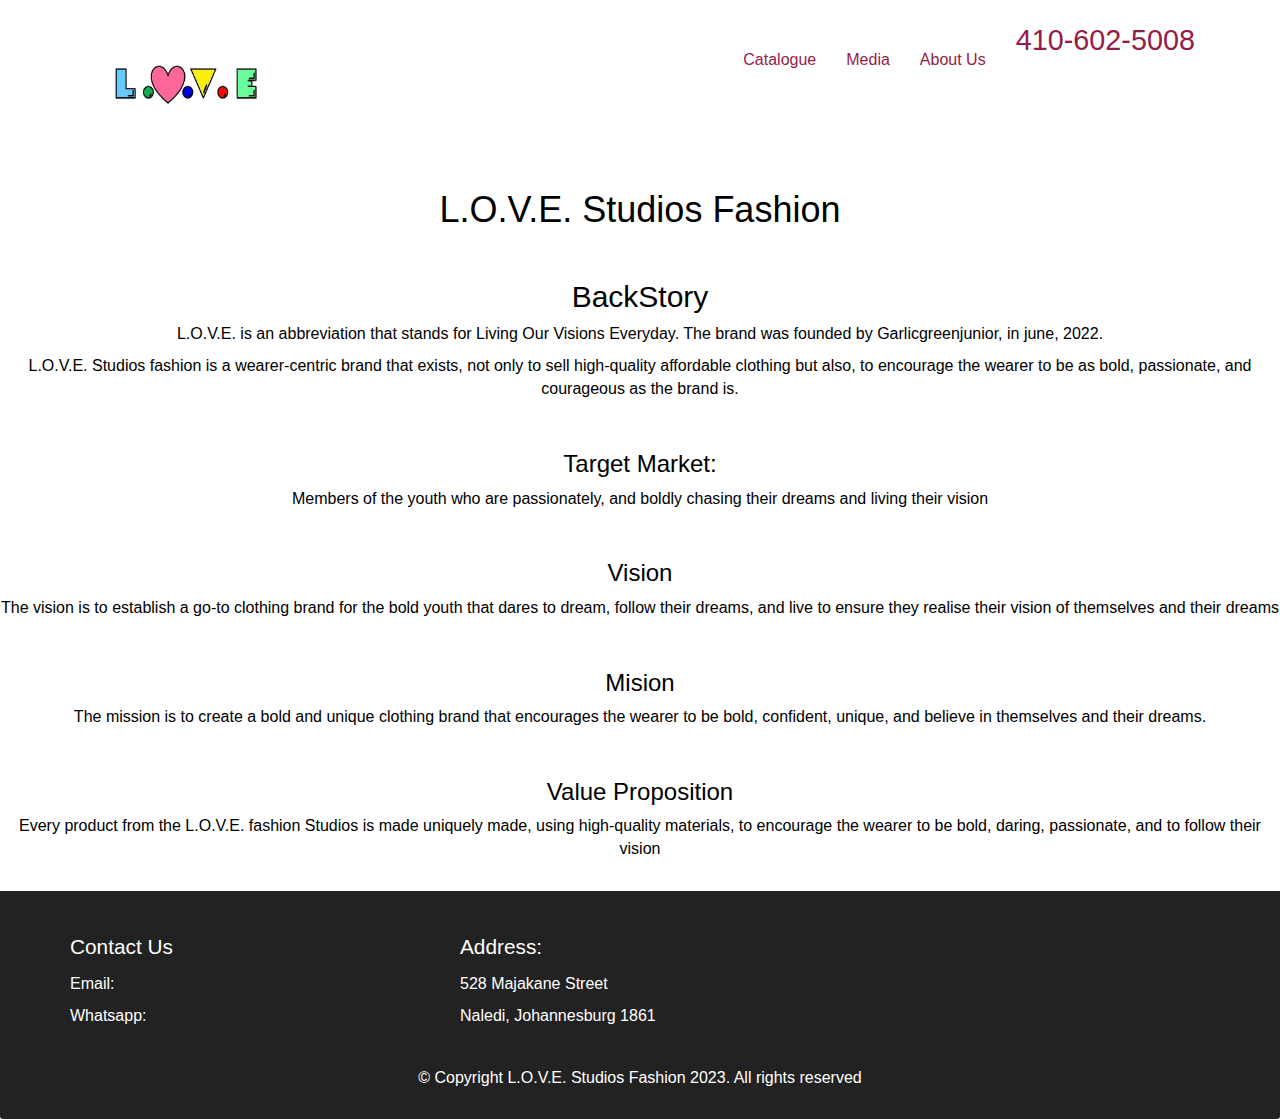
==== about.html @ 99d87c9e "test commit." ====
<!DOCTYPE html>
<html lang="en" dir="ltr">
  <head>
    <meta charset="utf-8">
    <meta http-equiv="X-UA-Compatible" content="IE=edge">
    <meta name="viewport" content="width=device-width, initial-scale=1">
    <title>Love Studios Fashion</title>
    <link rel="stylesheet" href="css/bootstrap.min.css">
    <link rel="stylesheet" href="css/styles.css">
    <link href='https://fonts.googleapis.com/css?family=Oxygen:400,300,700' rel='stylesheet' type='text/css'>
    <link href='https://fonts.googleapis.com/css?family=Lora' rel='stylesheet' type='text/css'>
  </head>
  <body>
    <header>
      <nav id="header-nav" class="navbar navbar-default">
        <div class="container">
          <div class="navbar-header">
            <a href="index.html" class="pull-center">
              <div id="logo-img">
                <img src="images/PhotoRoom_20230105_173615.jpg" alt="L.O.V.E. logo" style="width: 250px; height: 150px">
              </div>
            </a>
            <button id="navbarToggle" type="button" class="navbar-toggle collapsed" data-toggle="collapse" data-target="#collapsable-nav" aria-expanded="false">
              <span class="sr-only">Toggle navigation</span>
              <span class="icon-bar"></span>
              <span class="icon-bar"></span>
              <span class="icon-bar"></span>
            </button>
          </div>

          <div id="collapsable-nav" class="collapse navbar-collapse">
             <ul id="nav-list" class="nav navbar-nav navbar-right">
              <li class="visible-xs active">
                <a href="index.html">
                  <span class=""></span> Home</a>
              </li>
              <li>
                <a href="catalogue.html">
                  <span class=""></span><br class="hidden-xs"> Catalogue</a>
              </li>
              <li>
                <a href="brandMedia.html">
                  <span class=""></span><br class="hidden-xs"> Media</a>
              </li>
              <li>
                <a href="about.html">
                  <span class=""></span><br class="hidden-xs"> About Us</a>
              </li>
              <li id="phone" class="hidden-xs">
                <a href="tel:410-602-5008">
                  <span>410-602-5008</span></a>
              </li>
            </ul><!-- #nav-list -->
          </div><!-- .collapse .navbar-collapse -->
        </div><!-- .container -->
      </nav><!-- #header-nav -->
    </header>

<div id="LoveHeader">
  <h1>L.O.V.E. Studios Fashion</h1>
</div>

<div class="cont" style="text-align: center">
  <h2>BackStory</h2>
  <p>L.O.V.E. is an abbreviation that stands for Living Our Visions Everyday. The brand was founded by Garlicgreenjunior, in june, 2022.</p>
  <p>L.O.V.E. Studios fashion is a wearer-centric brand that exists, not only to sell high-quality affordable clothing but also, to encourage the wearer to be as bold, passionate, and courageous as the brand is.</p>
</div>

<div class="cont" style="text-align: center">
  <h3>Target Market:</h3>

  <p>Members of the youth who are passionately, and boldly chasing their dreams and living their vision</p>

</div>


    <div class="cont" style="text-align: center">
      <h3>Vision</h3>
      <p>The vision is to establish a go-to clothing brand for the bold youth that dares to dream, follow their dreams, and live to ensure they realise their vision of themselves and their dreams</p>
    </div>

    <!-- <div class="row">
      <div class="col-md-4 col-sm-6 col-xs-12">
        <div id="menu-tile"><span>On Sale</span></div>
      </div>
    </div> -->
    <div class="cont" style="text-align: center">
      <h3>Mision</h3>
      <p>The mission is to create a bold and unique clothing brand that encourages the wearer to be bold, confident, unique, and believe in themselves and their dreams.</p>
    </div>

    <!-- <div class="row">
      <div class="col-md-4 col-sm-6 col-xs-12">
        <div id="menu-tile"><span>On Sale</span></div>
      </div>
    </div> -->
    <div class="cont" style="text-align: center">
      <h3>Value Proposition</h3>
      <p>Every product from the L.O.V.E. fashion Studios is made uniquely made, using high-quality materials, to encourage the wearer to be bold, daring, passionate, and to follow their vision</p>
    </div>

    <footer class="panel-footer">
      <div class="container">
        <div class="row">
          <section id="hours" class="col-sm-4">
            <span>Contact Us</span><br>
            Email: <br>
            Whatsapp:
            <hr class="visible-xs">
          </section>
          <section id="address" class="col-sm-4">
            <span>Address:</span><br>
            528 Majakane Street<br>
            Naledi, Johannesburg 1861
            <hr class="visible-xs">
          </section>
      </div>
      <div id="copyR" class="text-center">&copy; Copyright L.O.V.E. Studios Fashion 2023. All rights reserved</div>
      </div>
    </footer>

    <script src="js/jquery-2.1.4.min.js"></script>
    <script src="js/bootstrap.min.js"></script>
    <script src="js/script.js"></script>
  </body>
</html>
---- css/styles.css ----
body {
  font-size: 16px;
  color: black;
  background-color: white;
  font-family: 'PacFont', sans-serif;
}

.pageContent {
  font-family: 'PacFont', ;
}

/* NEWS HEADER */
.ArtHead{
text-align: center;
margin-top: 50px;
margin-bottom: 50px;
text-decoration: underline;
}
/** HEADER **/
#header-nav {
  background-color: white;
  border-radius: 0;
  border: 0;
}

#logo-img {
  background: url('../images/restaurant-logo_large.png') no-repeat;
  width: 150px;
  height: 150px;
  margin: 10px 15px 10px 0;
}

.navbar-brand {
  padding-top: 25px;
}
.navbar-brand h1 { /* Restaurant name */
  font-family: 'Lora', serif;
  color: #557c3e;
  font-size: 1.5em;
  text-transform: uppercase;
  font-weight: bold;
  text-shadow: 1px 1px 1px #222;
  margin-top: 0;
  margin-bottom: 0;
  line-height: .75;
}
.navbar-brand a:hover, .navbar-brand a:focus {
  text-decoration: none;
}
.navbar-brand p { /* Kosher cert */
  color: #000;
  text-transform: uppercase;
  font-size: .7em;
  margin-top: 15px;
}
.navbar-brand p span { /* Star-K */
  vertical-align: middle;
}

#nav-list {
  margin-top: 10px;
}
#nav-list a {
  color: #951C49;
  text-align: center;
}
#nav-list a:hover {
  background: #E7E7E7;
}
#nav-list a span {
  font-size: 1.8em;
}
.cont{
  margin-top: 50px;
}
#phone {
  margin-top: 5px;
}
#phone a { /* Phone number */
  text-align: right;
  padding-bottom: 0;
}
#phone div { /* We Deliver */
  color: #557c3e;
  text-align: right;
  padding-right: 15px;
}

.navbar-header button.navbar-toggle, .navbar-header .icon-bar {
  border: 1px solid #61122f;
}
.navbar-header button.navbar-toggle {
  clear: both;
  margin-top: -30px;
}
/* END HEADER */

/* FOOTER */
.panel-footer {
  margin-top: 30px;
  padding-top: 35px;
  padding-bottom: 30px;
  background-color: #222;
  border-top: 0;
}
.panel-footer div.row {
  margin-bottom: 35px;
}
#hours, #address {
  line-height: 2;
  color: white;
}
#hours > span, #address > span {
  font-size: 1.3em;
  color: white;
}
#address p {
  color: #557c3e;
  font-size: .8em;
  line-height: 1.8;
}
#testimonials {
  font-style: italic;
  color: white;
}
#testimonials p:nth-child(2) {
  margin-top: 25px;
}

#copyR{
  color: white;
}
/* END FOOTER */

/*ABOUT PAGE*/
#LoveHeader{
  text-align: center;
}
/*END ABOUT*/


/* HOME PAGE */
.container .jumbotron {
  box-shadow: 0 0 50px #3F0C1F;
  border: 2px solid #3F0C1F;
}

#menu-tile, #specials-tile, #map-tile {
  height: 250px;
  width: 100%;
  margin-bottom: 15px;
  position: relative;
  border: 2px solid #3F0C1F;
  overflow: hidden;
}
#menu-tile, #medias-tile, #map-tile {
  height: 250px;
  width: 100%;
  margin-bottom: 15px;
  position: relative;
  border: 2px solid #3F0C1F;
  overflow: hidden;
}
#menu-tile, #topz-tile, #map-tile {
  height: 250px;
  width: 100%;
  margin-bottom: 15px;
  position: relative;
  border: 2px solid #3F0C1F;
  overflow: hidden;
}
#skopi-tile, #specials-tile, #map-tile {
  height: 500px;
  width: 100%;
  margin-bottom: 15px;
  position: relative;
  border: 2px solid #3F0C1F;
  overflow: hidden;
}
#skopi1-tile, #specials-tile, #map-tile {
  height: 500px;
  width: 100%;
  margin-bottom: 15px;
  position: relative;
  border: 2px solid #3F0C1F;
  overflow: hidden;
}
#skopi2-tile, #specials-tile, #map-tile {
  height: 500px;
  width: 100%;
  margin-bottom: 15px;
  position: relative;
  border: 2px solid #3F0C1F;
  overflow: hidden;
}
#skopi3-tile, #specials-tile, #map-tile {
  height: 500px;
  width: 100%;
  margin-bottom: 15px;
  position: relative;
  border: 2px solid #3F0C1F;
  overflow: hidden;
}
#pic-tile, #specials-tile, #map-tile {
  height: 500px;
  width: 100%;
  margin-bottom: 15px;
  position: relative;
  border: 2px solid #3F0C1F;
  overflow: hidden;
}
#pic-tile, #tops-tile, #map-tile {
  height: 500px;
  width: 100%;
  margin-bottom: 15px;
  position: relative;
  border: 2px solid #3F0C1F;
  overflow: hidden;
}
#pic-tile, #tops1-tile, #map-tile {
  height: 500px;
  width: 100%;
  margin-bottom: 15px;
  position: relative;
  border: 2px solid #3F0C1F;
  overflow: hidden;
}
#pic-tile, #tops2-tile, #map-tile {
  height: 500px;
  width: 100%;
  margin-bottom: 15px;
  position: relative;
  border: 2px solid #3F0C1F;
  overflow: hidden;
}
#pic-tile, #tops3-tile, #map-tile {
  height: 500px;
  width: 100%;
  margin-bottom: 15px;
  position: relative;
  border: 2px solid #3F0C1F;
  overflow: hidden;
}
#pic-tile, #tops3-tile, #map-tile {
  height: 500px;
  width: 100%;
  margin-bottom: 15px;
  position: relative;
  border: 2px solid #3F0C1F;
  overflow: hidden;
}
#pic2-tile, #specials-tile, #map-tile {
  height: 500px;
  width: 100%;
  margin-bottom: 15px;
  position: relative;
  border: 2px solid #3F0C1F;
  overflow: hidden;
}
#pic3-tile, #specials-tile, #map-tile {
  height: 500px;
  width: 100%;
  margin-bottom: 15px;
  position: relative;
  border: 2px solid #3F0C1F;
  overflow: hidden;
}
#menu-tile, #specialsTile, #map-tile {
  height: 250px;
  width: 100%;
  margin-bottom: 15px;
  position: relative;
  border: 2px solid #3F0C1F;
  overflow: hidden;
}
#menu-tile:hover, #specials-tile:hover, #map-tile:hover {
  box-shadow: 0 1px 5px 1px #cccccc;
}
#menu-tile:hover, #specialsTile:hover, #map-tile:hover {
  box-shadow: 0 1px 5px 1px #cccccc;
}
#menu-tile {
  background: url('../images/IMG_2486.jpg') no-repeat;
  background-position: center;
}
#skopi-tile {
  background: url('../images/IMG_2486.jpg') no-repeat;
  background-position: center;
}
#skopi1-tile {
  background: url('../images/IMG_3888.jpg') no-repeat;
  background-position: center;
}
#skopi2-tile {
  background: url('../images/IMG_2490.jpg') no-repeat;
  background-position: center;
}
#skopi3-tile {
  background: url('../images/IMG_3927.jpg') no-repeat;
  background-position: center;
}
#pic-tile {
  background: url('../images/DSCF3668.jpeg') no-repeat;
  background-position: center;
}
#pic2-tile {
  background: url('../images/DSCF3695-2.jpeg') no-repeat;
  background-position: center;
}
#pic3-tile {
  background: url('../images/DSCF3733-2.jpeg') no-repeat;
  background-position: center;
}
#specialsTile {
  background: url('../images/DSCF3701.JPEG') no-repeat;
  background-position: center;
}
#medias-tile {
  background: url('../images/IMG_3314.jpg') no-repeat;
  background-position: center;
}
#topz-tile {
  background: url('../images/IMG_3285.jpg') no-repeat;
  background-position: center;
}
#tops-tile {
  background: url('../images/IMG_3314.jpg') no-repeat;
  background-position: center;
}
#tops1-tile {
  background: url('../images/PhotoRoom_20220611_132826.jpeg') no-repeat;
  background-position: center;
}
#tops2-tile {
  background: url('../images/IMG_4385.jpg') no-repeat;
  background-position: center;
}
#tops3-tile {
  background: url('../images/IMG_0006.jpg') no-repeat;
  background-position: center;
}
#map-tile {
  background: url('../images/0F32BE66-8FE7-40CD-817E-2B0E46058853.jpg') no-repeat;
  background-position: center;
}
#menu-tile span, #specials-tile span, #map-tile span {
  position: absolute;
  bottom: 0;
  right: 0;
  width: 100%;
  text-align: center;
  font-size: 1.6em;
  text-transform: uppercase;
  background-color: #000;
  color: #fff;
  opacity: .8;
}
#menu-tile span, #medias-tile span, #map-tile span {
  position: absolute;
  bottom: 0;
  right: 0;
  width: 100%;
  text-align: center;
  font-size: 1.6em;
  text-transform: uppercase;
  background-color: #000;
  color: #fff;
  opacity: .8;
}
#menu-tile span, #topz-tile span, #map-tile span {
  position: absolute;
  bottom: 0;
  right: 0;
  width: 100%;
  text-align: center;
  font-size: 1.6em;
  text-transform: uppercase;
  background-color: #000;
  color: #fff;
  opacity: .8;
}
#menu-tile span, #tops-tile span, #map-tile span {
  position: absolute;
  bottom: 0;
  right: 0;
  width: 100%;
  text-align: center;
  font-size: 1.6em;
  text-transform: uppercase;
  background-color: #000;
  color: #fff;
  opacity: .8;
}
#menu-tile span, #specialsTile span, #map-tile span {
  position: absolute;
  bottom: 0;
  right: 0;
  width: 100%;
  text-align: center;
  font-size: 1.6em;
  text-transform: uppercase;
  background-color: #000;
  color: #fff;
  opacity: .8;
}
/* END HOME PAGE */

/* MENU CATEGORIES PAGE */


#menu-categories-title + div {
  margin-bottom: 50px;
}
/* END MENU CATEGORIES PAGE */

/* SINGLE CATEGORY PAGE */
.menu-item-tile {
  margin-bottom: 25px;
}
.menu-item-tile hr {
  width: 80%;
}
.menu-item-tile .menu-item-price {
  font-size: 1.1em;
  text-align: right;
  margin-top: -15px;
  margin-right: -15px;
}
.menu-item-tile .menu-item-price span {
  font-size: .6em;
}
.menu-item-photo {
  position: relative;
  border: 2px solid #3F0C1F;
  overflow: hidden;
  padding: 0;
  margin-right: -15px;
  margin-left: auto;
  margin-bottom: 20px;
  max-width: 250px;
}
.menu-item-photo div {
  position: absolute;
  bottom: 0;
  right: 0;
  width: 80px;
  background-color: #557c3e;
  text-align: center;
}
.menu-item-description {
  padding-right: 30px;
}
h3.menu-item-title {
  margin: 0 0 10px;
}
.menu-item-details {
  font-size: .9em;
  font-style: italic;
}
/* END SINGLE CATEGORY PAGE */


/********** Large devices only **********/
@media (min-width: 1200px) {
  .container .jumbotron {
    background: url('../images/IMG_2303.JPEG') no-repeat;
    height: 675px;
  }
}

/********** Medium devices only **********/
@media (min-width: 992px) and (max-width: 1199px) {
  /* Header */
  /* #logo-img {
    background: url('../images/PhotoRoom_20230105_173615.jpg') no-repeat;
    width: 650px;
    height: 250px;
    margin: 5px 5px 5px 0;
  } */
  /* End Header */
  #logo-imge {
    width: 250px;
    height: 250px;
    margin: 5px 5px 5px 0;
  }
  /* Home Page */
  .container .jumbotron {
    background: url('../images/jumbotron_992.jpg') no-repeat;
    height: 558px;
  }
  /* End Home Page */
}

/********** Small devices only **********/
@media (min-width: 768px) and (max-width: 991px) {
  /* Home Page */
  .container .jumbotron {
    background: url('../images/PhotoRoom_20230105_173615.jpg') no-repeat;
    height: 432px;
  }
  /* End Home Page */
}

/********** Extra small devices only **********/
@media (max-width: 767px) {
  /* Header */
  .navbar-brand {
    padding-top: 10px;
    height: 80px;
  }
  .navbar-brand h1 { /* Restaurant name */
    padding-top: 10px;
    font-size: 5vw; /* 1vw = 1% of viewport width */
  }
  .navbar-brand p { /* Kosher cert */
    font-size: .6em;
    margin-top: 12px;
  }
  .navbar-brand p img { /* Star-K */
    height: 20px;
  }

  #collapsable-nav a { /* Collapsed nav menu text */
    font-size: 1.2em;
  }
  #collapsable-nav a span { /* Collapsed nav menu glyph */
    font-size: 1em;
    margin-right: 5px;
  }

  #call-btn > a {
    font-size: 1.5em;
    display: block;
    margin: 0 20px;
    padding: 10px;
    border: 2px solid #fff;
    background-color: #f6b319;
    color: #951c49;
  }
  #xs-deliver {
    margin-top: 5px;
    font-size: .7em;
    letter-spacing: .1em;
    text-transform: uppercase;
  }
  /* End Header */

  /* Footer */
  .panel-footer section {
    margin-bottom: 30px;
    text-align: center;
  }
  .panel-footer section:nth-child(3) {
    margin-bottom: 0; /* margin already exists on the whole row */
  }
  .panel-footer section hr {
    width: 50%;
  }
  /* End Footer */

  /* Home Page */
  .container .jumbotron {
    margin-top: 30px;
    padding: 0;
  }
  #menu-tile, #specials-tile {
    width: 360px;
    margin: 0 auto 15px;
  }
  #menu-tile, #medias-tile {
    width: 360px;
    margin: 0 auto 15px;
  }
  #menu-tile, #topz-tile {
    width: 360px;
    margin: 0 auto 15px;
  }
  #menu-tile, #specialsTile {
    width: 360px;
    margin: 0 auto 15px;
  }
  #pic-tile, #specialsTile {
    width: 360px;
    margin: 0 auto 15px;
  }
  .menu-item-photo {
    margin-right: auto;
  }
  .menu-item-tile .menu-item-price {
    text-align: center;
  }
  .menu-item-description {
    text-align: center;;
  }
}


/********** Super extra small devices Only :-) (e.g., iPhone 4) **********/
@media (max-width: 479px) {
  /* Header */
  .navbar-brand h1 { /* Restaurant name */
    padding-top: 5px;
    font-size: 6vw;
  }
  /* End Header */

  /* Home page */
  #menu-tile, #specials-tile {
    width: 280px;
    margin: 0 auto 15px;
  }
  #menu-tile, #medias-tile {
    width: 280px;
    margin: 0 auto 15px;
  }
  #menu-tile, #topz-tile {
    width: 280px;
    margin: 0 auto 15px;
  }
  #pic-tile, #specials-tile {
    width: 280px;
    margin: 0 auto 15px;
  }
  #pic-tile, #tops-tile {
    width: 280px;
    margin: 0 auto 15px;
  }
  #menu-tile, #specialsTile {
    width: 280px;
    margin: 0 auto 15px;
  }

  .col-xxs-12 {
    position: relative;
    min-height: 1px;
    padding-right: 15px;
    padding-left: 15px;
    float: left;
    width: 100%;
  }
}
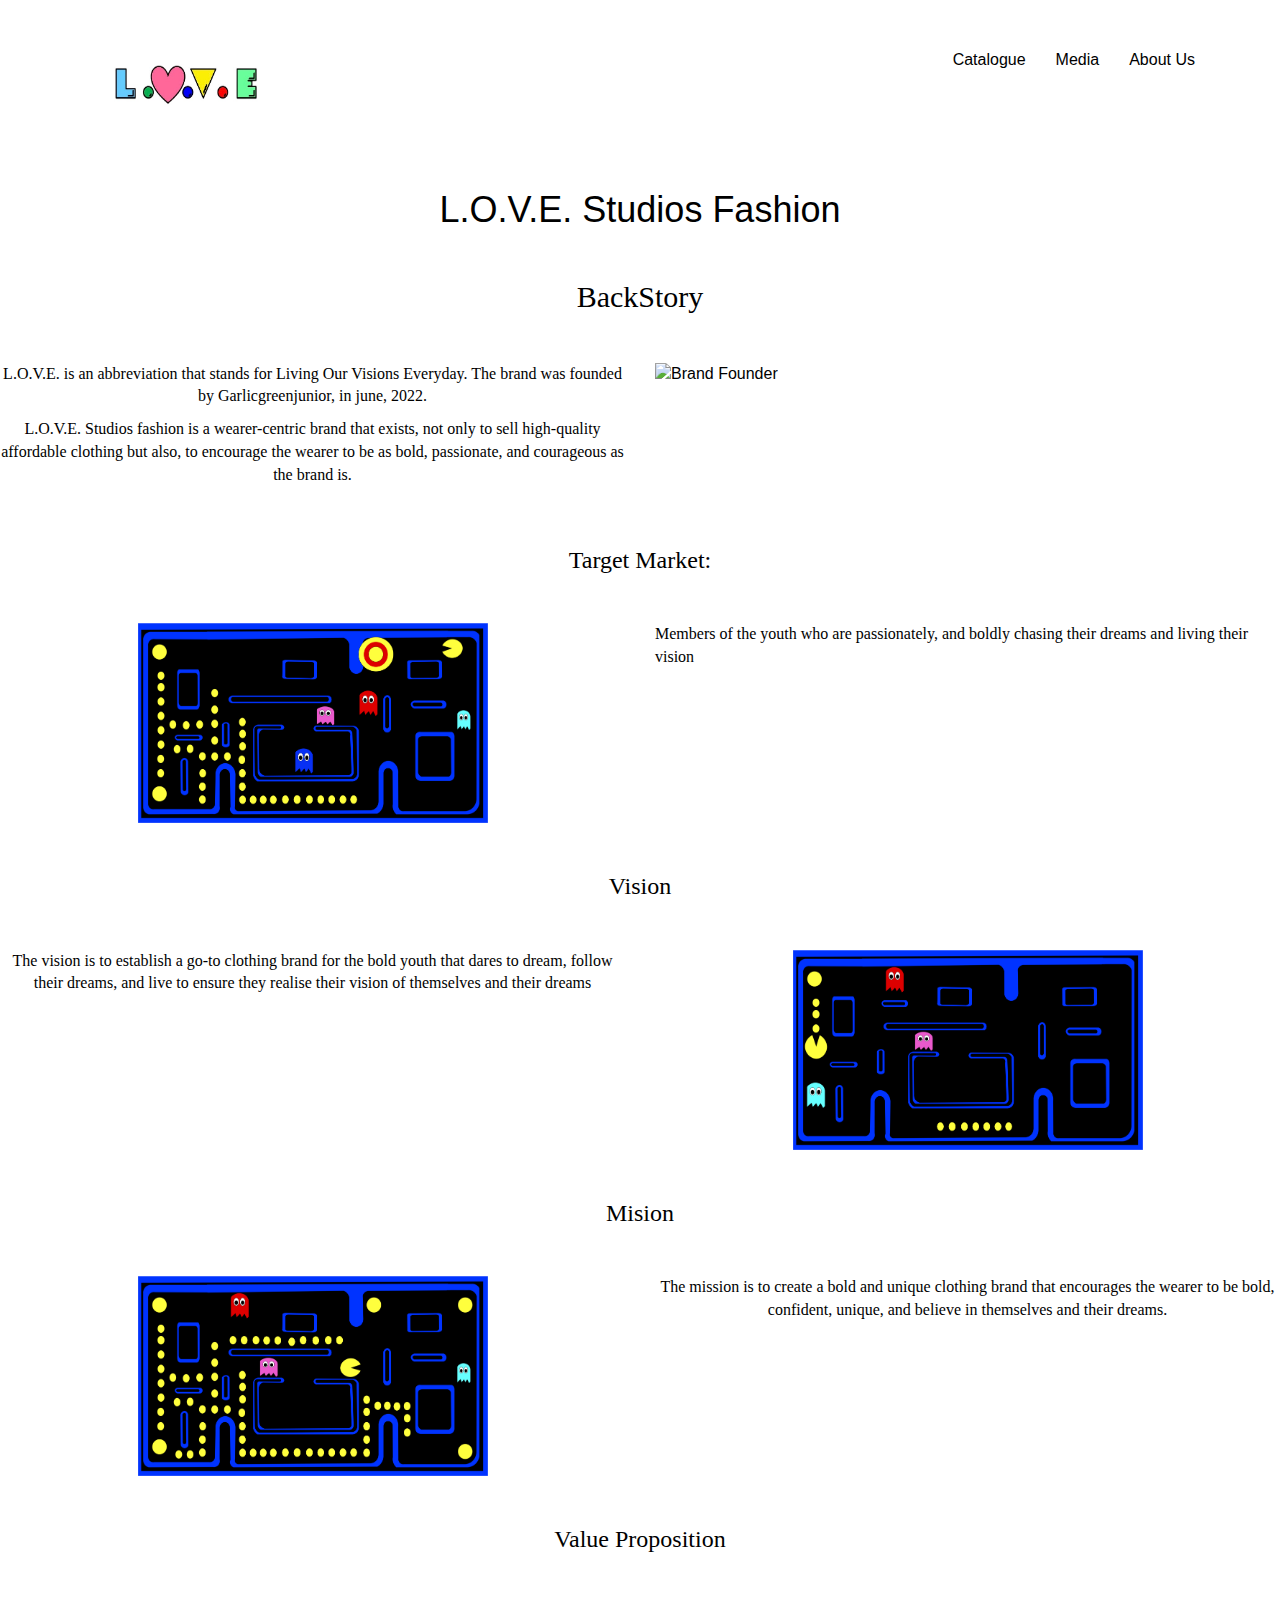
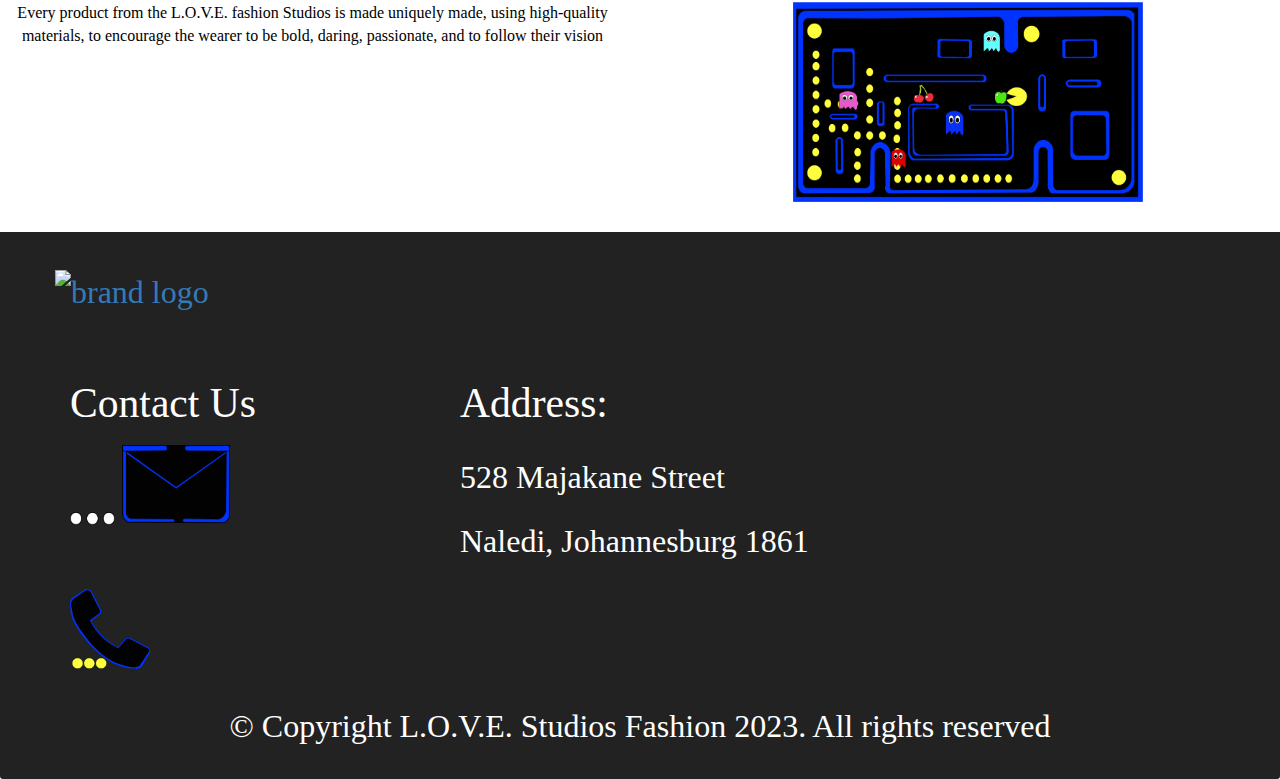
==== commit 076ac04a: "near-final." ====
--- a/about.html
+++ b/about.html
@@ -7,6 +7,7 @@
     <title>Love Studios Fashion</title>
     <link rel="stylesheet" href="css/bootstrap.min.css">
     <link rel="stylesheet" href="css/styles.css">
+    <link rel="font" href="/Press_Start_2P/PressStart2P-Regular.ttf">
     <link href='https://fonts.googleapis.com/css?family=Oxygen:400,300,700' rel='stylesheet' type='text/css'>
     <link href='https://fonts.googleapis.com/css?family=Lora' rel='stylesheet' type='text/css'>
   </head>
@@ -46,10 +47,7 @@
                 <a href="about.html">
                   <span class=""></span><br class="hidden-xs"> About Us</a>
               </li>
-              <li id="phone" class="hidden-xs">
-                <a href="tel:410-602-5008">
-                  <span>410-602-5008</span></a>
-              </li>
+
             </ul><!-- #nav-list -->
           </div><!-- .collapse .navbar-collapse -->
         </div><!-- .container -->
@@ -60,23 +58,66 @@
   <h1>L.O.V.E. Studios Fashion</h1>
 </div>
 
-<div class="cont" style="text-align: center">
-  <h2>BackStory</h2>
-  <p>L.O.V.E. is an abbreviation that stands for Living Our Visions Everyday. The brand was founded by Garlicgreenjunior, in june, 2022.</p>
-  <p>L.O.V.E. Studios fashion is a wearer-centric brand that exists, not only to sell high-quality affordable clothing but also, to encourage the wearer to be as bold, passionate, and courageous as the brand is.</p>
+<div class="cont">
+  <div class="ArtHead">
+    <h2>BackStory</h2>
+  </div>
+<div class="row">
+  <section id="aBody" class="col-md-6 col-sm-6 col-xs-6" style="text-align: center;">
+    <p>L.O.V.E. is an abbreviation that stands for Living Our Visions Everyday. The brand was founded by Garlicgreenjunior, in june, 2022.</p>
+    <p>L.O.V.E. Studios fashion is a wearer-centric brand that exists, not only to sell high-quality affordable clothing but also, to encourage the wearer to be as bold, passionate, and courageous as the brand is.</p>
+  </section>
+  <section class="col-md-6 col-sm-6 col-xs-6">
+    <img src="images/IMG_2382.jpeg" alt="Brand Founder" style="width: 350px; height: 350px;">
+  </section>
+</div>
+</div>
+
+<div class="cont">
+  <div class="ArtHead">
+    <h3>Target Market:</h3>
+  </div>
+  <div class="row">
+    <section class="col-md-6 col-sm-6 col-xs-6" style="text-align: center;">
+      <img src="images/targetGraph.png" alt="target market graphics" style="width: 350px; height: 200px;">
+    </section>
+    <section id="aBody" class="col-md-6 col-sm-6 col-xs-6">
+      <p>Members of the youth who are passionately, and boldly chasing their dreams and living their vision</p>
+    </section>
+  </div>
 </div>
 
 <div class="cont" style="text-align: center">
-  <h3>Target Market:</h3>
-
-  <p>Members of the youth who are passionately, and boldly chasing their dreams and living their vision</p>
-
+  <div class="ArtHead">
+    <h3>Vision</h3>
+  </div>
+  <div class="row">
+    <section id="aBody" class="col-md-6 col-sm-6 col-xs-6">
+      <p>The vision is to establish a go-to clothing brand for the bold youth that dares to dream, follow their dreams, and live to ensure they realise their vision of themselves and their dreams</p>
+    </section>
+    <section class="col-md-6 col-sm-6 col-xs-6">
+      <img src="images/VisionGraph.png" alt="vision graphics" style="width: 350px; height: 200px;">
+    </section>
+  </div>
 </div>
 
-
+    <!-- <div class="row">
+      <div class="col-md-4 col-sm-6 col-xs-12">
+        <div id="menu-tile"><span>On Sale</span></div>
+      </div>
+    </div> -->
     <div class="cont" style="text-align: center">
-      <h3>Vision</h3>
-      <p>The vision is to establish a go-to clothing brand for the bold youth that dares to dream, follow their dreams, and live to ensure they realise their vision of themselves and their dreams</p>
+      <div class="ArtHead">
+        <h3>Mision</h3>
+      </div>
+      <div class="row">
+        <section class="col-md-6 col-sm-6 col-xs-6">
+          <img src="images/MissionGraph.png" alt="mission graphics" style="width: 350px; height: 200px;">
+        </section>
+        <section id="aBody" class="col-md-6 col-sm-6 col-xs-6">
+          <p>The mission is to create a bold and unique clothing brand that encourages the wearer to be bold, confident, unique, and believe in themselves and their dreams.</p>
+        </section>
+      </div>
     </div>
 
     <!-- <div class="row">
@@ -85,27 +126,33 @@
       </div>
     </div> -->
     <div class="cont" style="text-align: center">
-      <h3>Mision</h3>
-      <p>The mission is to create a bold and unique clothing brand that encourages the wearer to be bold, confident, unique, and believe in themselves and their dreams.</p>
-    </div>
-
-    <!-- <div class="row">
-      <div class="col-md-4 col-sm-6 col-xs-12">
-        <div id="menu-tile"><span>On Sale</span></div>
+      <div class="ArtHead">
+        <h3>Value Proposition</h3>
       </div>
-    </div> -->
-    <div class="cont" style="text-align: center">
-      <h3>Value Proposition</h3>
-      <p>Every product from the L.O.V.E. fashion Studios is made uniquely made, using high-quality materials, to encourage the wearer to be bold, daring, passionate, and to follow their vision</p>
+      <div class="row">
+        <section id="aBody" class="col-md-6 col-sm-6 col-xs-6">
+          <p>Every product from the L.O.V.E. fashion Studios is made uniquely made, using high-quality materials, to encourage the wearer to be bold, daring, passionate, and to follow their vision</p>
+        </section>
+        <section class="col-md-6 col-sm-6 col-xs-6">
+          <img src="images/vpGraph.png" alt="valueProp image" style="width:350px; height: 200px;">
+        </section>
+      </div>
     </div>
 
     <footer class="panel-footer">
       <div class="container">
         <div class="row">
+          <section>
+            <a href="index.html"><img src="images/IMG_1691.png" alt="brand logo" style="width: 250px; height: 250px;"></a>
+          </section><br>
           <section id="hours" class="col-sm-4">
             <span>Contact Us</span><br>
-            Email: <br>
-            Whatsapp:
+            <a href="mailto: garlicgreenjunior@icloud.com">
+              <img src="images/emailIcon.png" alt="email icon" style="width: 160px; height: 80px;">
+            </a> <br>
+            <a href="https://api.whatsapp.com/send?phone=27628906020"><br>
+              <img src="images/phoneIcon.png" alt="Whatsapp Chat" style="width: 80px; height: 80px;">
+            </a>
             <hr class="visible-xs">
           </section>
           <section id="address" class="col-sm-4">
--- a/css/styles.css
+++ b/css/styles.css
@@ -4,9 +4,19 @@
   background-color: white;
   font-family: 'PacFont', sans-serif;
 }
-
+.jumText{
+  font-family: 'Press Start 2P';
+}
 .pageContent {
   font-family: 'PacFont', ;
+}
+#aBody{
+  font-family: 'Press Start 2P';
+}
+.frontArt{
+  font-family: 'Press Start 2P','Bungee Spice';
+  font-size: 1.5em;
+  /*font-weight: bold;*/
 }
 
 /* NEWS HEADER */
@@ -14,7 +24,7 @@
 text-align: center;
 margin-top: 50px;
 margin-bottom: 50px;
-text-decoration: underline;
+font-family: 'PacFont';
 }
 /** HEADER **/
 #header-nav {
@@ -57,11 +67,16 @@
   vertical-align: middle;
 }
 
+.itemDetails{
+  font-family: 'Press Start 2P';
+  text-align: center;
+}
+
 #nav-list {
   margin-top: 10px;
 }
 #nav-list a {
-  color: #951C49;
+  color: black;
   text-align: center;
 }
 #nav-list a:hover {
@@ -102,6 +117,8 @@
   padding-bottom: 30px;
   background-color: #222;
   border-top: 0;
+  font-family: 'VT323';
+  font-size: 2em;
 }
 .panel-footer div.row {
   margin-bottom: 35px;
@@ -145,6 +162,15 @@
   border: 2px solid #3F0C1F;
 }
 
+#newsHead{
+  font-family: 'Press Start 2P';
+  color: #020202;
+  text-decoration: underline;
+
+}
+#newsBlock{
+  margin-bottom: 50px;
+}
 #menu-tile, #specials-tile, #map-tile {
   height: 250px;
   width: 100%;
@@ -153,6 +179,39 @@
   border: 2px solid #3F0C1F;
   overflow: hidden;
 }
+
+#snaps-tile {
+  height: 250px;
+  width: 100%;
+  margin-bottom: 15px;
+  position: relative;
+  border: 2px solid #3F0C1F;
+  overflow: hidden;
+}
+#music-tile {
+  height: 250px;
+  width: 100%;
+  margin-bottom: 15px;
+  position: relative;
+  border: 2px solid #3F0C1F;
+  overflow: hidden;
+}
+#videos-tile {
+  height: 250px;
+  width: 100%;
+  margin-bottom: 15px;
+  position: relative;
+  border: 2px solid #3F0C1F;
+  overflow: hidden;
+}
+#news-tile {
+  height: 250px;
+  width: 100%;
+  margin-bottom: 15px;
+  position: relative;
+  border: 2px solid #3F0C1F;
+  overflow: hidden;
+}
 #menu-tile, #medias-tile, #map-tile {
   height: 250px;
   width: 100%;
@@ -161,7 +220,7 @@
   border: 2px solid #3F0C1F;
   overflow: hidden;
 }
-#menu-tile, #topz-tile, #map-tile {
+#hats-tile, #topz-tile, #map-tile {
   height: 250px;
   width: 100%;
   margin-bottom: 15px;
@@ -169,100 +228,166 @@
   border: 2px solid #3F0C1F;
   overflow: hidden;
 }
-#skopi-tile, #specials-tile, #map-tile {
-  height: 500px;
-  width: 100%;
-  margin-bottom: 15px;
-  position: relative;
-  border: 2px solid #3F0C1F;
-  overflow: hidden;
-}
-#skopi1-tile, #specials-tile, #map-tile {
-  height: 500px;
-  width: 100%;
-  margin-bottom: 15px;
-  position: relative;
-  border: 2px solid #3F0C1F;
-  overflow: hidden;
-}
-#skopi2-tile, #specials-tile, #map-tile {
-  height: 500px;
-  width: 100%;
-  margin-bottom: 15px;
-  position: relative;
-  border: 2px solid #3F0C1F;
-  overflow: hidden;
-}
-#skopi3-tile, #specials-tile, #map-tile {
-  height: 500px;
-  width: 100%;
-  margin-bottom: 15px;
-  position: relative;
-  border: 2px solid #3F0C1F;
-  overflow: hidden;
-}
-#pic-tile, #specials-tile, #map-tile {
-  height: 500px;
-  width: 100%;
-  margin-bottom: 15px;
-  position: relative;
-  border: 2px solid #3F0C1F;
-  overflow: hidden;
-}
-#pic-tile, #tops-tile, #map-tile {
-  height: 500px;
-  width: 100%;
-  margin-bottom: 15px;
-  position: relative;
-  border: 2px solid #3F0C1F;
-  overflow: hidden;
-}
-#pic-tile, #tops1-tile, #map-tile {
-  height: 500px;
-  width: 100%;
-  margin-bottom: 15px;
-  position: relative;
-  border: 2px solid #3F0C1F;
-  overflow: hidden;
-}
-#pic-tile, #tops2-tile, #map-tile {
-  height: 500px;
-  width: 100%;
-  margin-bottom: 15px;
-  position: relative;
-  border: 2px solid #3F0C1F;
-  overflow: hidden;
-}
-#pic-tile, #tops3-tile, #map-tile {
-  height: 500px;
-  width: 100%;
-  margin-bottom: 15px;
-  position: relative;
-  border: 2px solid #3F0C1F;
-  overflow: hidden;
-}
-#pic-tile, #tops3-tile, #map-tile {
-  height: 500px;
-  width: 100%;
-  margin-bottom: 15px;
-  position: relative;
-  border: 2px solid #3F0C1F;
-  overflow: hidden;
-}
-#pic2-tile, #specials-tile, #map-tile {
-  height: 500px;
-  width: 100%;
-  margin-bottom: 15px;
-  position: relative;
-  border: 2px solid #3F0C1F;
-  overflow: hidden;
-}
-#pic3-tile, #specials-tile, #map-tile {
-  height: 500px;
-  width: 100%;
-  margin-bottom: 15px;
-  position: relative;
-  border: 2px solid #3F0C1F;
+#emailPlace{
+  margin-bottom: 50px;
+}
+#skopi-tile {
+  height: 500px;
+  width: 100%;
+  margin-bottom: 15px;
+  position: relative;
+  overflow: hidden;
+}
+#skopi1-tile {
+  height: 500px;
+  width: 100%;
+  margin-bottom: 15px;
+  position: relative;
+  overflow: hidden;
+}
+#skopi2-tile {
+  height: 500px;
+  width: 100%;
+  margin-bottom: 15px;
+  position: relative;
+  overflow: hidden;
+}
+#skopi3-tile {
+  height: 500px;
+  width: 100%;
+  margin-bottom: 15px;
+  position: relative;
+
+}
+#pic-tile {
+  height: 500px;
+  width: 100%;
+  margin-bottom: 15px;
+  position: relative;
+  /* border: 2px solid #3F0C1F; */
+  overflow: hidden;
+}
+#tops-tile {
+  height: 500px;
+  width: 100%;
+  margin-bottom: 15px;
+  position: relative;
+  overflow: hidden;
+}
+#tops1-tile {
+  height: 500px;
+  width: 100%;
+  margin-bottom: 15px;
+  position: relative;
+  overflow: hidden;
+}
+#tops2-tile, #map-tile {
+  height: 500px;
+  width: 100%;
+  margin-bottom: 15px;
+  position: relative;
+  overflow: hidden;
+}
+#tops3-tile, #map-tile {
+  height: 500px;
+  width: 100%;
+  margin-bottom: 15px;
+  position: relative;
+  border: 2px solid #3F0C1F;
+  overflow: hidden;
+}
+#myImg, #myImg1, #myImg2, #myImg3, #myImg4, #myImg5, #myImg6, #myImg7, #myImg8, #myImg9, #myImg10, #myImg11, #myImg13, #myImg14, #myImg15, #myImg16, #myImg17, #myImg18, #myImg19, #myImg20{
+  transition: 0.3s;
+}
+
+#myImg:hover, #myImg1:hover, #myImg2:hover, #myImg3:hover, #myImg4:hover, #myImg5:hover, #myImg6:hover, #myImg7:hover. #myImg8:hover, #myImg9:hover, #myImg10:hover, #myImg11:hover{
+  opacity: 0.7;
+}
+
+.modal{
+  display: none;
+  position: fixed;
+  z-index: 1;
+  padding-top: 100px;
+  left: 0;
+  top: 0;
+  width: 100%;
+  height: 100%;
+  overflow: auto;
+  background-color: rgb(0,0,0);
+  background-color: rgb(0,0,0.9)
+}
+
+.modal-content{
+  margin: auto;
+  display: block;
+  width: 80%;
+  max-width: 700px;
+}
+
+#caption, #caption1, #caption2, #caption3{
+  margin: auto;
+  display: block;
+  width: 80%
+  max-width: 700px;
+  text-align: center;
+  color: #ccc;
+  padding: 10px 0;
+  height: 150px;
+}
+
+.modal-content, #caption, #caption1, #caption2, #caption3{
+  animation-name: zoom;
+  animation-duration: 0.6s;
+}
+
+@keyframes zoom {
+  from { transform: scale(0)}
+  to {transform: scale(1)}
+}
+
+.close {
+  position: absolute;
+  top: 15px;
+  right: 35px;
+  color: #f1f1f1;
+  font-size: 40px;
+  font-weight: bold;
+  transition: 0.3s;
+}
+
+.close:hover, .close:focus {
+  color: #bbb;
+  text-decoration: none;
+  cursor: pointer;
+}
+
+@media only screen and (max-width: 700px) {
+  .modal-content {
+    width: 100%
+  }
+}
+
+#tops3-tile, #map-tile {
+  height: 500px;
+  width: 100%;
+  margin-bottom: 15px;
+  position: relative;
+  border: 2px solid #3F0C1F;
+  overflow: hidden;
+}
+#pic2-tile {
+  height: 500px;
+  width: 100%;
+  margin-bottom: 15px;
+  position: relative;
+  overflow: hidden;
+}
+#pic3-tile {
+  height: 500px;
+  width: 100%;
+  margin-bottom: 15px;
+  position: relative;
   overflow: hidden;
 }
 #menu-tile, #specialsTile, #map-tile {
@@ -283,6 +408,26 @@
   background: url('../images/IMG_2486.jpg') no-repeat;
   background-position: center;
 }
+#hats-tile {
+  background: url('../images/FB_IMG_1684749015957.jpg') no-repeat;
+  background-position: center;
+}
+#snaps-tile {
+  background: url('../images/IMG_2369.jpeg') no-repeat;
+  background-position: center;
+}
+#music-tile {
+  background: url('../images/IMG_2094.jpeg') no-repeat;
+  background-position: center;
+}
+#videos-tile {
+  background: url('../images/IMG-20230704-WA0001.jpg') no-repeat;
+  background-position: center;
+}
+#news-tile {
+  background: url('../images/IMG_1995.jpeg') no-repeat;
+  background-position: center;
+}
 #skopi-tile {
   background: url('../images/IMG_2486.jpg') no-repeat;
   background-position: center;
@@ -300,15 +445,15 @@
   background-position: center;
 }
 #pic-tile {
-  background: url('../images/DSCF3668.jpeg') no-repeat;
+  /* background: url('../images/DSCF3668.jpeg') no-repeat; */
   background-position: center;
 }
 #pic2-tile {
-  background: url('../images/DSCF3695-2.jpeg') no-repeat;
+  /* background: url('../images/DSCF3695-2.jpeg') no-repeat; */
   background-position: center;
 }
 #pic3-tile {
-  background: url('../images/DSCF3733-2.jpeg') no-repeat;
+  /* background: url('../images/DSCF3733-2.jpeg') no-repeat; */
   background-position: center;
 }
 #specialsTile {
@@ -324,7 +469,7 @@
   background-position: center;
 }
 #tops-tile {
-  background: url('../images/IMG_3314.jpg') no-repeat;
+  background: url('../images/0F32BE66-8FE7-40CD-817E-2B0E46058853.jpg') no-repeat;
   background-position: center;
 }
 #tops1-tile {
@@ -332,7 +477,7 @@
   background-position: center;
 }
 #tops2-tile {
-  background: url('../images/IMG_4385.jpg') no-repeat;
+  background: url('../images/IMG_3285.jpg') no-repeat;
   background-position: center;
 }
 #tops3-tile {
@@ -355,7 +500,7 @@
   color: #fff;
   opacity: .8;
 }
-#menu-tile span, #medias-tile span, #map-tile span {
+#news-tile span {
   position: absolute;
   bottom: 0;
   right: 0;
@@ -367,7 +512,55 @@
   color: #fff;
   opacity: .8;
 }
-#menu-tile span, #topz-tile span, #map-tile span {
+#snaps-tile span {
+  position: absolute;
+  bottom: 0;
+  right: 0;
+  width: 100%;
+  text-align: center;
+  font-size: 1.6em;
+  text-transform: uppercase;
+  background-color: #000;
+  color: #fff;
+  opacity: .8;
+}
+#music-tile span {
+  position: absolute;
+  bottom: 0;
+  right: 0;
+  width: 100%;
+  text-align: center;
+  font-size: 1.6em;
+  text-transform: uppercase;
+  background-color: #000;
+  color: #fff;
+  opacity: .8;
+}
+#videos-tile span {
+  position: absolute;
+  bottom: 0;
+  right: 0;
+  width: 100%;
+  text-align: center;
+  font-size: 1.6em;
+  text-transform: uppercase;
+  background-color: #000;
+  color: #fff;
+  opacity: .8;
+}
+#menu-tile span, #medias-tile span, #map-tile span {
+  position: absolute;
+  bottom: 0;
+  right: 0;
+  width: 100%;
+  text-align: center;
+  font-size: 1.6em;
+  text-transform: uppercase;
+  background-color: #000;
+  color: #fff;
+  opacity: .8;
+}
+#hats-tile span, #topz-tile span, #map-tile span {
   position: absolute;
   bottom: 0;
   right: 0;
@@ -567,11 +760,15 @@
     width: 360px;
     margin: 0 auto 15px;
   }
+  #news-tile, #snaps-tile, #music-tile, #videos-tile {
+    width: 360px;
+    margin: 0 auto 15px;
+  }
   #menu-tile, #medias-tile {
     width: 360px;
     margin: 0 auto 15px;
   }
-  #menu-tile, #topz-tile {
+  #hats-tile, #topz-tile {
     width: 360px;
     margin: 0 auto 15px;
   }
@@ -579,7 +776,7 @@
     width: 360px;
     margin: 0 auto 15px;
   }
-  #pic-tile, #specialsTile {
+  #pic-tile, #pic2-tile, #pic3-tile, #pic3-tile #specialsTile {
     width: 360px;
     margin: 0 auto 15px;
   }
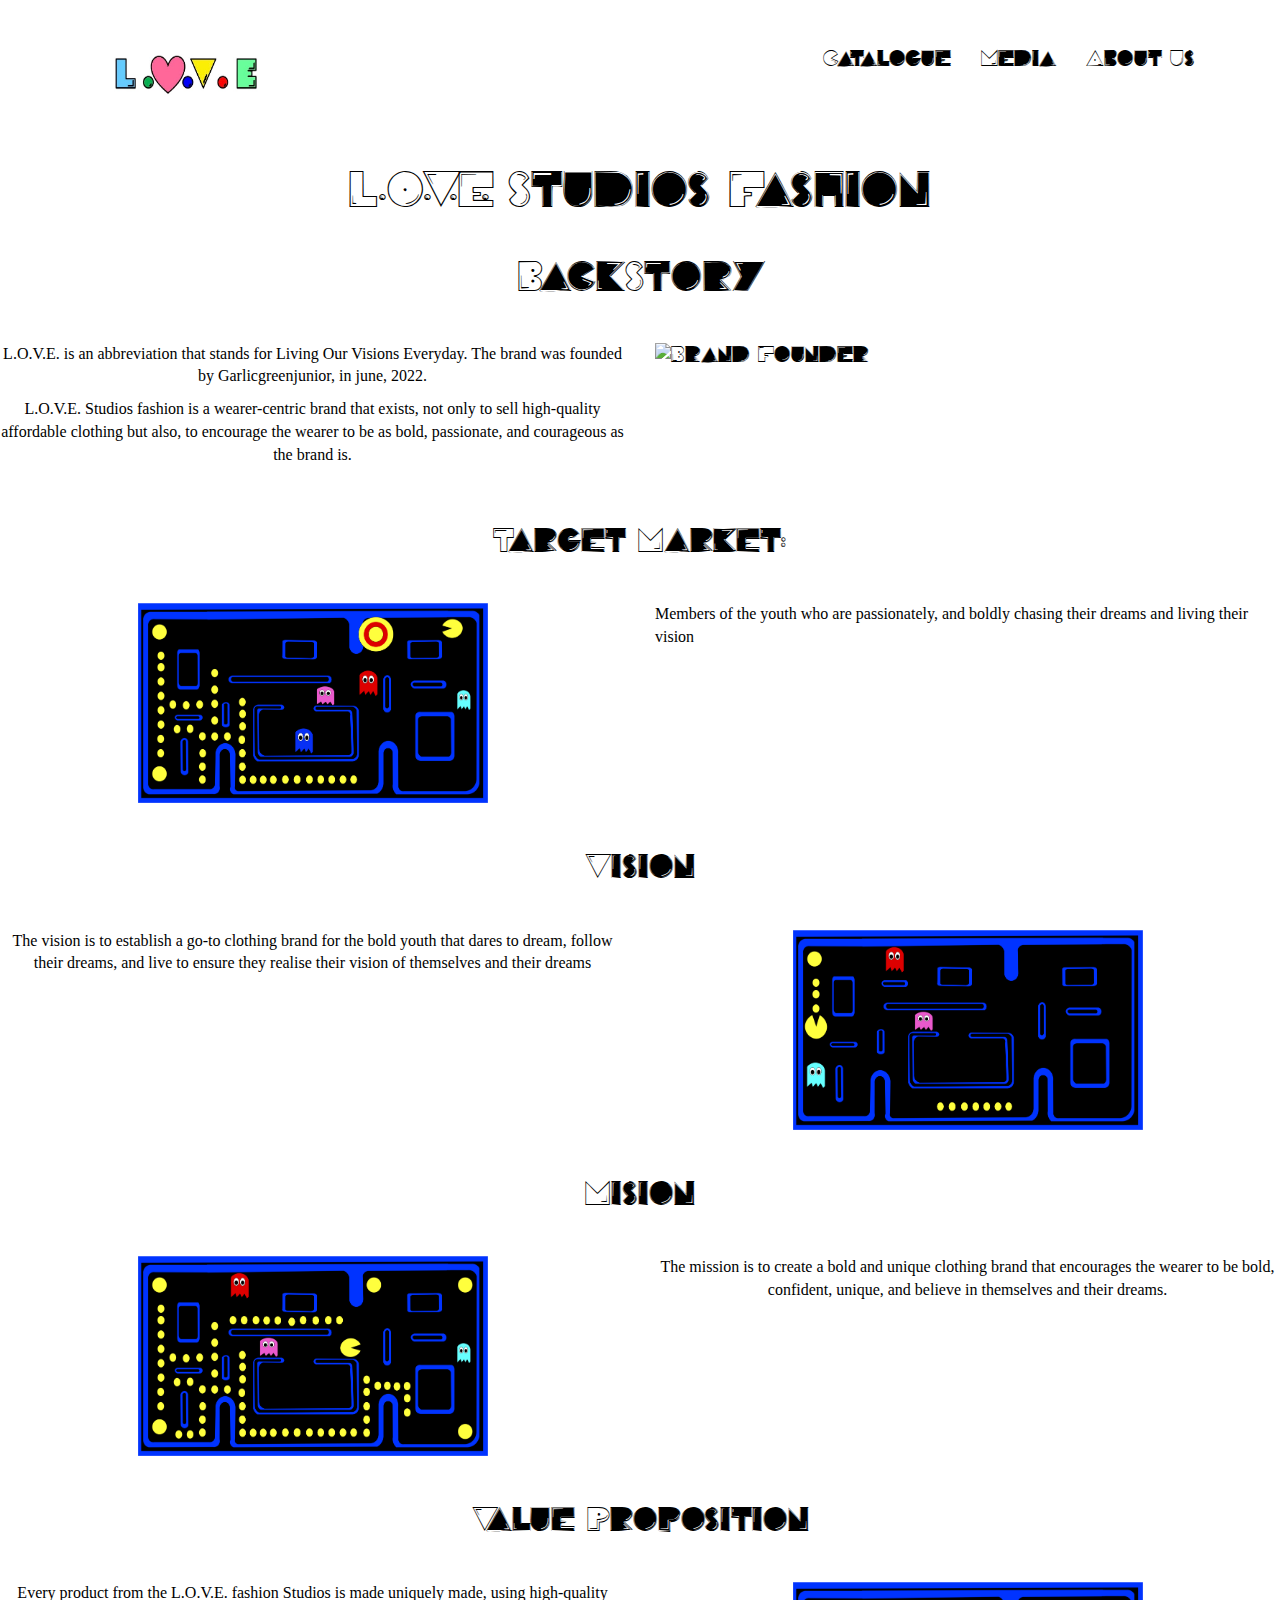
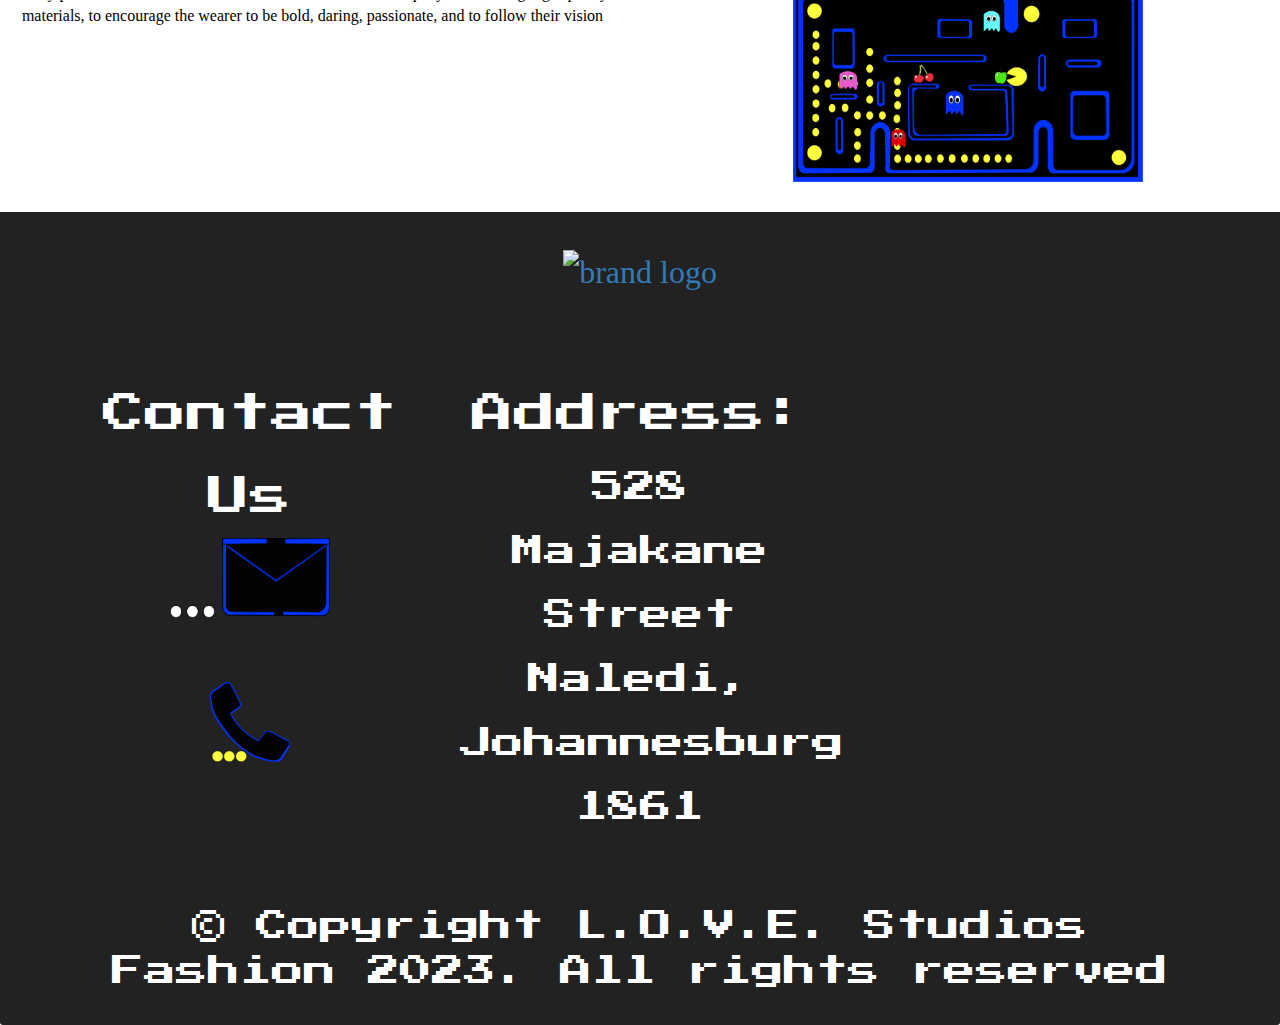
==== commit 5bea3d35: "phone fix." ====
--- a/about.html
+++ b/about.html
@@ -7,9 +7,10 @@
     <title>Love Studios Fashion</title>
     <link rel="stylesheet" href="css/bootstrap.min.css">
     <link rel="stylesheet" href="css/styles.css">
-    <link rel="font" href="/Press_Start_2P/PressStart2P-Regular.ttf">
-    <link href='https://fonts.googleapis.com/css?family=Oxygen:400,300,700' rel='stylesheet' type='text/css'>
-    <link href='https://fonts.googleapis.com/css?family=Lora' rel='stylesheet' type='text/css'>
+    <link href="fonts/pacfont/PAC-FONT.TTF" rel="font">
+    <link href="fonts/VT323/VT323-Regular.ttf" rel="font">
+    <link rel="font" href="fonts/Bungee_Spice/BungeeSpice-Regular.ttf">
+    <link rel="font" href="fonts/Press_Start_2P/PressStart2P-Regular.ttf">
   </head>
   <body>
     <header>
@@ -63,12 +64,12 @@
     <h2>BackStory</h2>
   </div>
 <div class="row">
-  <section id="aBody" class="col-md-6 col-sm-6 col-xs-6" style="text-align: center;">
+  <section id="aBody" class="col-md-6 col-sm-6 col-xs-6 col-xxs-6" style="text-align: center;">
     <p>L.O.V.E. is an abbreviation that stands for Living Our Visions Everyday. The brand was founded by Garlicgreenjunior, in june, 2022.</p>
     <p>L.O.V.E. Studios fashion is a wearer-centric brand that exists, not only to sell high-quality affordable clothing but also, to encourage the wearer to be as bold, passionate, and courageous as the brand is.</p>
   </section>
-  <section class="col-md-6 col-sm-6 col-xs-6">
-    <img src="images/IMG_2382.jpeg" alt="Brand Founder" style="width: 350px; height: 350px;">
+  <section class="col-md-6 col-sm-6 col-xs-6 col-xxs-6">
+    <img id="storyImg" src="images/IMG_2382.jpeg" alt="Brand Founder" style="width: 350px; height: 350px;">
   </section>
 </div>
 </div>
--- a/css/styles.css
+++ b/css/styles.css
@@ -3,6 +3,29 @@
   color: black;
   background-color: white;
   font-family: 'PacFont', sans-serif;
+}
+@font-face {
+  font-family: PressStart2P;
+  src: url('../fonts/Press_Start_2P/PressStart2P-Regular.ttf');
+
+}
+
+@font-face {
+  font-family: PacFont;
+  src: url('../fonts/pacfont/PAC-FONT.TTF');
+}
+
+.medHead > h3{
+  font-family: PacFont,fantasy ;
+}
+
+.artBody p{
+  font-family: PressStart2P;
+  margin-bottom: 70px;
+
+}
+#footBrand {
+  font-family: 'Press Start 2P', 'Bungee Spice';
 }
 .jumText{
   font-family: 'Press Start 2P';
@@ -26,6 +49,7 @@
 margin-bottom: 50px;
 font-family: 'PacFont';
 }
+
 /** HEADER **/
 #header-nav {
   background-color: white;
@@ -33,40 +57,6 @@
   border: 0;
 }
 
-#logo-img {
-  background: url('../images/restaurant-logo_large.png') no-repeat;
-  width: 150px;
-  height: 150px;
-  margin: 10px 15px 10px 0;
-}
-
-.navbar-brand {
-  padding-top: 25px;
-}
-.navbar-brand h1 { /* Restaurant name */
-  font-family: 'Lora', serif;
-  color: #557c3e;
-  font-size: 1.5em;
-  text-transform: uppercase;
-  font-weight: bold;
-  text-shadow: 1px 1px 1px #222;
-  margin-top: 0;
-  margin-bottom: 0;
-  line-height: .75;
-}
-.navbar-brand a:hover, .navbar-brand a:focus {
-  text-decoration: none;
-}
-.navbar-brand p { /* Kosher cert */
-  color: #000;
-  text-transform: uppercase;
-  font-size: .7em;
-  margin-top: 15px;
-}
-.navbar-brand p span { /* Star-K */
-  vertical-align: middle;
-}
-
 .itemDetails{
   font-family: 'Press Start 2P';
   text-align: center;
@@ -85,21 +75,7 @@
 #nav-list a span {
   font-size: 1.8em;
 }
-.cont{
-  margin-top: 50px;
-}
-#phone {
-  margin-top: 5px;
-}
-#phone a { /* Phone number */
-  text-align: right;
-  padding-bottom: 0;
-}
-#phone div { /* We Deliver */
-  color: #557c3e;
-  text-align: right;
-  padding-right: 15px;
-}
+
 
 .navbar-header button.navbar-toggle, .navbar-header .icon-bar {
   border: 1px solid #61122f;
@@ -124,6 +100,7 @@
   margin-bottom: 35px;
 }
 #hours, #address {
+  font-family: PressStart2P;
   line-height: 2;
   color: white;
 }
@@ -133,10 +110,11 @@
 }
 #address p {
   color: #557c3e;
-  font-size: .8em;
+ 7  font-size: .8em;
   line-height: 1.8;
 }
 #testimonials {
+  font-family: PressStart2P;
   font-style: italic;
   color: white;
 }
@@ -145,157 +123,63 @@
 }
 
 #copyR{
+  font-family: PressStart2P;
   color: white;
 }
 /* END FOOTER */
 
-/*ABOUT PAGE*/
-#LoveHeader{
-  text-align: center;
-}
-/*END ABOUT*/
-
-
-/* HOME PAGE */
-.container .jumbotron {
-  box-shadow: 0 0 50px #3F0C1F;
-  border: 2px solid #3F0C1F;
-}
-
+
+/*MEDIA PAGE*/
 #newsHead{
   font-family: 'Press Start 2P';
   color: #020202;
   text-decoration: underline;
 
 }
+
+#news-tile span, #music-tile span, #videos-tile span, #snaps-tile span {
+  position: absolute;
+  bottom: 0;
+  right: 0;
+  width: 100%;
+  text-align: center;
+  font-size: 1.6em;
+  text-transform: uppercase;
+  background-color: #000;
+  color: #fff;
+  opacity: .8;
+}
+
+/*END MEDIA PAGE*/
+
+/*NEWS PAGE*/
 #newsBlock{
   margin-bottom: 50px;
 }
-#menu-tile, #specials-tile, #map-tile {
-  height: 250px;
-  width: 100%;
-  margin-bottom: 15px;
-  position: relative;
-  border: 2px solid #3F0C1F;
-  overflow: hidden;
-}
-
-#snaps-tile {
-  height: 250px;
-  width: 100%;
-  margin-bottom: 15px;
-  position: relative;
-  border: 2px solid #3F0C1F;
-  overflow: hidden;
-}
-#music-tile {
-  height: 250px;
-  width: 100%;
-  margin-bottom: 15px;
-  position: relative;
-  border: 2px solid #3F0C1F;
-  overflow: hidden;
-}
-#videos-tile {
-  height: 250px;
-  width: 100%;
-  margin-bottom: 15px;
-  position: relative;
-  border: 2px solid #3F0C1F;
-  overflow: hidden;
-}
-#news-tile {
-  height: 250px;
-  width: 100%;
-  margin-bottom: 15px;
-  position: relative;
-  border: 2px solid #3F0C1F;
-  overflow: hidden;
-}
-#menu-tile, #medias-tile, #map-tile {
-  height: 250px;
-  width: 100%;
-  margin-bottom: 15px;
-  position: relative;
-  border: 2px solid #3F0C1F;
-  overflow: hidden;
-}
-#hats-tile, #topz-tile, #map-tile {
-  height: 250px;
-  width: 100%;
-  margin-bottom: 15px;
-  position: relative;
-  border: 2px solid #3F0C1F;
-  overflow: hidden;
-}
-#emailPlace{
-  margin-bottom: 50px;
-}
-#skopi-tile {
+
+/*END NEWS PAGE*/
+
+/*SNAPS PAGE*/
+#pic-tile, #pic2-tile, #pic3-tile {
   height: 500px;
   width: 100%;
   margin-bottom: 15px;
   position: relative;
   overflow: hidden;
 }
-#skopi1-tile {
-  height: 500px;
-  width: 100%;
-  margin-bottom: 15px;
-  position: relative;
-  overflow: hidden;
-}
-#skopi2-tile {
-  height: 500px;
-  width: 100%;
-  margin-bottom: 15px;
-  position: relative;
-  overflow: hidden;
-}
-#skopi3-tile {
-  height: 500px;
-  width: 100%;
-  margin-bottom: 15px;
-  position: relative;
-
-}
 #pic-tile {
-  height: 500px;
-  width: 100%;
-  margin-bottom: 15px;
-  position: relative;
-  /* border: 2px solid #3F0C1F; */
-  overflow: hidden;
-}
-#tops-tile {
-  height: 500px;
-  width: 100%;
-  margin-bottom: 15px;
-  position: relative;
-  overflow: hidden;
-}
-#tops1-tile {
-  height: 500px;
-  width: 100%;
-  margin-bottom: 15px;
-  position: relative;
-  overflow: hidden;
-}
-#tops2-tile, #map-tile {
-  height: 500px;
-  width: 100%;
-  margin-bottom: 15px;
-  position: relative;
-  overflow: hidden;
-}
-#tops3-tile, #map-tile {
-  height: 500px;
-  width: 100%;
-  margin-bottom: 15px;
-  position: relative;
-  border: 2px solid #3F0C1F;
-  overflow: hidden;
-}
+  /* background: url('../images/DSCF3668.jpeg') no-repeat; */
+  background-position: center;
+}
+#pic2-tile {
+  /* background: url('../images/DSCF3695-2.jpeg') no-repeat; */
+  background-position: center;
+}
+#pic3-tile {
+  /* background: url('../images/DSCF3733-2.jpeg') no-repeat; */
+  background-position: center;
+}
+
 #myImg, #myImg1, #myImg2, #myImg3, #myImg4, #myImg5, #myImg6, #myImg7, #myImg8, #myImg9, #myImg10, #myImg11, #myImg13, #myImg14, #myImg15, #myImg16, #myImg17, #myImg18, #myImg19, #myImg20{
   transition: 0.3s;
 }
@@ -361,99 +245,24 @@
   text-decoration: none;
   cursor: pointer;
 }
-
-@media only screen and (max-width: 700px) {
-  .modal-content {
-    width: 100%
-  }
-}
-
-#tops3-tile, #map-tile {
-  height: 500px;
+/*END SNAPS PAGE*/
+
+/* HOME PAGE */
+.container .jumbotron {
+  box-shadow: 0 0 50px #3F0C1F;
+  border: 2px solid #3F0C1F;
+}
+
+#sale-tile, #medias-tile, #specialsTile {
+  height: 250px;
   width: 100%;
   margin-bottom: 15px;
   position: relative;
   border: 2px solid #3F0C1F;
   overflow: hidden;
 }
-#pic2-tile {
-  height: 500px;
-  width: 100%;
-  margin-bottom: 15px;
-  position: relative;
-  overflow: hidden;
-}
-#pic3-tile {
-  height: 500px;
-  width: 100%;
-  margin-bottom: 15px;
-  position: relative;
-  overflow: hidden;
-}
-#menu-tile, #specialsTile, #map-tile {
-  height: 250px;
-  width: 100%;
-  margin-bottom: 15px;
-  position: relative;
-  border: 2px solid #3F0C1F;
-  overflow: hidden;
-}
-#menu-tile:hover, #specials-tile:hover, #map-tile:hover {
-  box-shadow: 0 1px 5px 1px #cccccc;
-}
-#menu-tile:hover, #specialsTile:hover, #map-tile:hover {
-  box-shadow: 0 1px 5px 1px #cccccc;
-}
-#menu-tile {
+#sale-tile {
   background: url('../images/IMG_2486.jpg') no-repeat;
-  background-position: center;
-}
-#hats-tile {
-  background: url('../images/FB_IMG_1684749015957.jpg') no-repeat;
-  background-position: center;
-}
-#snaps-tile {
-  background: url('../images/IMG_2369.jpeg') no-repeat;
-  background-position: center;
-}
-#music-tile {
-  background: url('../images/IMG_2094.jpeg') no-repeat;
-  background-position: center;
-}
-#videos-tile {
-  background: url('../images/IMG-20230704-WA0001.jpg') no-repeat;
-  background-position: center;
-}
-#news-tile {
-  background: url('../images/IMG_1995.jpeg') no-repeat;
-  background-position: center;
-}
-#skopi-tile {
-  background: url('../images/IMG_2486.jpg') no-repeat;
-  background-position: center;
-}
-#skopi1-tile {
-  background: url('../images/IMG_3888.jpg') no-repeat;
-  background-position: center;
-}
-#skopi2-tile {
-  background: url('../images/IMG_2490.jpg') no-repeat;
-  background-position: center;
-}
-#skopi3-tile {
-  background: url('../images/IMG_3927.jpg') no-repeat;
-  background-position: center;
-}
-#pic-tile {
-  /* background: url('../images/DSCF3668.jpeg') no-repeat; */
-  background-position: center;
-}
-#pic2-tile {
-  /* background: url('../images/DSCF3695-2.jpeg') no-repeat; */
-  background-position: center;
-}
-#pic3-tile {
-  /* background: url('../images/DSCF3733-2.jpeg') no-repeat; */
   background-position: center;
 }
 #specialsTile {
@@ -464,31 +273,10 @@
   background: url('../images/IMG_3314.jpg') no-repeat;
   background-position: center;
 }
-#topz-tile {
-  background: url('../images/IMG_3285.jpg') no-repeat;
-  background-position: center;
-}
-#tops-tile {
-  background: url('../images/0F32BE66-8FE7-40CD-817E-2B0E46058853.jpg') no-repeat;
-  background-position: center;
-}
-#tops1-tile {
-  background: url('../images/PhotoRoom_20220611_132826.jpeg') no-repeat;
-  background-position: center;
-}
-#tops2-tile {
-  background: url('../images/IMG_3285.jpg') no-repeat;
-  background-position: center;
-}
-#tops3-tile {
-  background: url('../images/IMG_0006.jpg') no-repeat;
-  background-position: center;
-}
-#map-tile {
-  background: url('../images/0F32BE66-8FE7-40CD-817E-2B0E46058853.jpg') no-repeat;
-  background-position: center;
-}
-#menu-tile span, #specials-tile span, #map-tile span {
+#sale-tile:hover, #specialsTile:hover, #medias-tile:hover {
+  box-shadow: 0 1px 5px 1px #cccccc;
+}
+#sale-tile span, #specialsTile span, #medias-tile span {
   position: absolute;
   bottom: 0;
   right: 0;
@@ -500,7 +288,150 @@
   color: #fff;
   opacity: .8;
 }
-#news-tile span {
+#sale-tile, #specialsTile, #medias-tile {
+  width: 360px;
+  margin: 0 auto 15px;
+}
+
+/* END HOME PAGE */
+/*MEDIA PAGE*/
+#snaps-tile, #news-tile, #videos-tile, #music-tile {
+  height: 250px;
+  width: 100%;
+  margin-bottom: 15px;
+  position: relative;
+  border: 2px solid #3F0C1F;
+  overflow: hidden;
+}
+#snaps-tile {
+  background: url('../images/IMG_2369.jpeg') no-repeat;
+  background-position: center;
+}
+#music-tile {
+  background: url('../images/IMG_2094.JPEG') no-repeat;
+  background-position: center;
+}
+#videos-tile {
+  background: url('../images/IMG-20230704-WA0001.JPG') no-repeat;
+  background-position: center;
+}
+#news-tile {
+  background: url('../images/IMG_1995.JPEG') no-repeat;
+  background-position: center;
+}
+#news-tile, #snaps-tile, #music-tile, #videos-tile {
+  width: 360px;
+  margin: 0 auto 15px;
+}
+/*END MEDIA PAGE*/
+
+/*ABOUT PAGE*/
+#LoveHeader{
+  font-family: PacFont;
+  text-align: center;
+
+}
+
+
+/*END ABOUT PAGE*/
+#hats-tile, #topz-tile, #map-tile {
+  height: 250px;
+  width: 100%;
+  margin-bottom: 15px;
+  position: relative;
+  border: 2px solid #3F0C1F;
+  overflow: hidden;
+}
+
+/*CATALOGUE PAGE*/
+#skopi-tile, #skopi1-tile, #skopi2-tile, #skopi3-tile {
+  height: 500px;
+  width: 100%;
+  margin-bottom: 15px;
+  position: relative;
+  overflow: hidden;
+}
+#tops-tile, #tops1-tile, #tops2-tile, #tops3-tile {
+  height: 500px;
+  width: 100%;
+  margin-bottom: 15px;
+  position: relative;
+  overflow: hidden;
+}
+#skopi-tile {
+  background: url('../images/IMG_2486.jpg') no-repeat;
+  background-position: center;
+}
+#skopi1-tile {
+  background: url('../images/IMG_3888.jpg') no-repeat;
+  background-position: center;
+}
+#skopi2-tile {
+  background: url('../images/IMG_2490.jpg') no-repeat;
+  background-position: center;
+}
+#skopi3-tile {
+  background: url('../images/IMG_3927.jpg') no-repeat;
+  background-position: center;
+}
+
+#tops-tile {
+  background: url('../images/0F32BE66-8FE7-40CD-817E-2B0E46058853.jpg') no-repeat;
+  background-position: center;
+}
+#tops1-tile {
+  background: url('../images/PhotoRoom_20220611_132826.jpeg') no-repeat;
+  background-position: center;
+}
+#tops2-tile {
+  background: url('../images/IMG_3285.jpg') no-repeat;
+  background-position: center;
+}
+#tops3-tile {
+  background: url('../images/IMG_0006.jpg') no-repeat;
+  background-position: center;
+}
+
+/*END CATALOGUE PAGE*/
+#emailPlace{
+  margin-bottom: 50px;
+}
+
+
+
+
+
+@media only screen and (max-width: 700px) {
+  .modal-content {
+    width: 100%
+  }
+}
+
+
+#menu-tile:hover, #specials-tile:hover, #map-tile:hover {
+  box-shadow: 0 1px 5px 1px #cccccc;
+}
+
+
+#hats-tile {
+  background: url('../images/FB_IMG_1684749015957.jpg') no-repeat;
+  background-position: center;
+}
+
+
+
+
+#topz-tile {
+  background: url('../images/IMG_3285.jpg') no-repeat;
+  background-position: center;
+}
+
+#map-tile {
+  background: url('../images/0F32BE66-8FE7-40CD-817E-2B0E46058853.jpg') no-repeat;
+  background-position: center;
+}
+
+#hats-tile span, #topz-tile span, #map-tile span {
   position: absolute;
   bottom: 0;
   right: 0;
@@ -512,7 +443,7 @@
   color: #fff;
   opacity: .8;
 }
-#snaps-tile span {
+#menu-tile span, #tops-tile span, #map-tile span {
   position: absolute;
   bottom: 0;
   right: 0;
@@ -524,145 +455,19 @@
   color: #fff;
   opacity: .8;
 }
-#music-tile span {
-  position: absolute;
-  bottom: 0;
-  right: 0;
-  width: 100%;
-  text-align: center;
-  font-size: 1.6em;
-  text-transform: uppercase;
-  background-color: #000;
-  color: #fff;
-  opacity: .8;
-}
-#videos-tile span {
-  position: absolute;
-  bottom: 0;
-  right: 0;
-  width: 100%;
-  text-align: center;
-  font-size: 1.6em;
-  text-transform: uppercase;
-  background-color: #000;
-  color: #fff;
-  opacity: .8;
-}
-#menu-tile span, #medias-tile span, #map-tile span {
-  position: absolute;
-  bottom: 0;
-  right: 0;
-  width: 100%;
-  text-align: center;
-  font-size: 1.6em;
-  text-transform: uppercase;
-  background-color: #000;
-  color: #fff;
-  opacity: .8;
-}
-#hats-tile span, #topz-tile span, #map-tile span {
-  position: absolute;
-  bottom: 0;
-  right: 0;
-  width: 100%;
-  text-align: center;
-  font-size: 1.6em;
-  text-transform: uppercase;
-  background-color: #000;
-  color: #fff;
-  opacity: .8;
-}
-#menu-tile span, #tops-tile span, #map-tile span {
-  position: absolute;
-  bottom: 0;
-  right: 0;
-  width: 100%;
-  text-align: center;
-  font-size: 1.6em;
-  text-transform: uppercase;
-  background-color: #000;
-  color: #fff;
-  opacity: .8;
-}
-#menu-tile span, #specialsTile span, #map-tile span {
-  position: absolute;
-  bottom: 0;
-  right: 0;
-  width: 100%;
-  text-align: center;
-  font-size: 1.6em;
-  text-transform: uppercase;
-  background-color: #000;
-  color: #fff;
-  opacity: .8;
-}
-/* END HOME PAGE */
-
-/* MENU CATEGORIES PAGE */
-
-
-#menu-categories-title + div {
-  margin-bottom: 50px;
-}
-/* END MENU CATEGORIES PAGE */
-
-/* SINGLE CATEGORY PAGE */
-.menu-item-tile {
-  margin-bottom: 25px;
-}
-.menu-item-tile hr {
-  width: 80%;
-}
-.menu-item-tile .menu-item-price {
-  font-size: 1.1em;
-  text-align: right;
-  margin-top: -15px;
-  margin-right: -15px;
-}
-.menu-item-tile .menu-item-price span {
-  font-size: .6em;
-}
-.menu-item-photo {
-  position: relative;
-  border: 2px solid #3F0C1F;
-  overflow: hidden;
-  padding: 0;
-  margin-right: -15px;
-  margin-left: auto;
-  margin-bottom: 20px;
-  max-width: 250px;
-}
-.menu-item-photo div {
-  position: absolute;
-  bottom: 0;
-  right: 0;
-  width: 80px;
-  background-color: #557c3e;
-  text-align: center;
-}
-.menu-item-description {
-  padding-right: 30px;
-}
-h3.menu-item-title {
-  margin: 0 0 10px;
-}
-.menu-item-details {
-  font-size: .9em;
-  font-style: italic;
-}
-/* END SINGLE CATEGORY PAGE */
+
 
 
 /********** Large devices only **********/
-@media (min-width: 1200px) {
+/* @media (min-width: 1200px) {
   .container .jumbotron {
     background: url('../images/IMG_2303.JPEG') no-repeat;
     height: 675px;
   }
-}
+} */
 
 /********** Medium devices only **********/
-@media (min-width: 992px) and (max-width: 1199px) {
+/* @media (min-width: 992px) and (max-width: 1199px) {
   /* Header */
   /* #logo-img {
     background: url('../images/PhotoRoom_20230105_173615.jpg') no-repeat;
@@ -671,47 +476,47 @@
     margin: 5px 5px 5px 0;
   } */
   /* End Header */
-  #logo-imge {
+  /* #logo-imge {
     width: 250px;
     height: 250px;
     margin: 5px 5px 5px 0;
-  }
+  } */
   /* Home Page */
-  .container .jumbotron {
+  /* .container .jumbotron {
     background: url('../images/jumbotron_992.jpg') no-repeat;
     height: 558px;
-  }
+  } */
   /* End Home Page */
 }
 
 /********** Small devices only **********/
-@media (min-width: 768px) and (max-width: 991px) {
+/* @media (min-width: 768px) and (max-width: 991px) {
   /* Home Page */
-  .container .jumbotron {
+  /* .container .jumbotron {
     background: url('../images/PhotoRoom_20230105_173615.jpg') no-repeat;
     height: 432px;
-  }
+  } */
   /* End Home Page */
-}
+/* } */
 
 /********** Extra small devices only **********/
 @media (max-width: 767px) {
   /* Header */
-  .navbar-brand {
+  /* .navbar-brand {
     padding-top: 10px;
     height: 80px;
   }
   .navbar-brand h1 { /* Restaurant name */
-    padding-top: 10px;
+    /* padding-top: 10px;
     font-size: 5vw; /* 1vw = 1% of viewport width */
-  }
-  .navbar-brand p { /* Kosher cert */
-    font-size: .6em;
-    margin-top: 12px;
-  }
-  .navbar-brand p img { /* Star-K */
-    height: 20px;
-  }
+  /* } */
+  /* .navbar-brand p { /* Kosher cert */
+    /* font-size: .6em;
+    margin-top: 12px; */
+  /* } */
+  /* .navbar-brand p img { /* Star-K */
+    /* height: 20px; */
+  /* }  */
 
   #collapsable-nav a { /* Collapsed nav menu text */
     font-size: 1.2em;
@@ -721,22 +526,32 @@
     margin-right: 5px;
   }
 
-  #call-btn > a {
-    font-size: 1.5em;
+  }
+
+  /* #call-btn > a { */
+    /* font-size: 1.5em;
     display: block;
     margin: 0 20px;
     padding: 10px;
     border: 2px solid #fff;
     background-color: #f6b319;
-    color: #951c49;
-  }
-  #xs-deliver {
-    margin-top: 5px;
+    color: #951c49; */
+  /* } */
+  /* #xs-deliver { */
+    /* margin-top: 5px;
     font-size: .7em;
     letter-spacing: .1em;
-    text-transform: uppercase;
-  }
+    text-transform: uppercase; */
+
   /* End Header */
+
+  /*about pictures*/
+  @media (max-width: 766px) {
+    #storyImg{
+      width: 150px;
+      height: 150px;
+    }
+  }
 
   /* Footer */
   .panel-footer section {
@@ -760,10 +575,7 @@
     width: 360px;
     margin: 0 auto 15px;
   }
-  #news-tile, #snaps-tile, #music-tile, #videos-tile {
-    width: 360px;
-    margin: 0 auto 15px;
-  }
+
   #menu-tile, #medias-tile {
     width: 360px;
     margin: 0 auto 15px;
@@ -772,22 +584,10 @@
     width: 360px;
     margin: 0 auto 15px;
   }
-  #menu-tile, #specialsTile {
-    width: 360px;
-    margin: 0 auto 15px;
-  }
+
   #pic-tile, #pic2-tile, #pic3-tile, #pic3-tile #specialsTile {
     width: 360px;
     margin: 0 auto 15px;
-  }
-  .menu-item-photo {
-    margin-right: auto;
-  }
-  .menu-item-tile .menu-item-price {
-    text-align: center;
-  }
-  .menu-item-description {
-    text-align: center;;
   }
 }
 
@@ -795,10 +595,7 @@
 /********** Super extra small devices Only :-) (e.g., iPhone 4) **********/
 @media (max-width: 479px) {
   /* Header */
-  .navbar-brand h1 { /* Restaurant name */
-    padding-top: 5px;
-    font-size: 6vw;
-  }
+
   /* End Header */
 
   /* Home page */
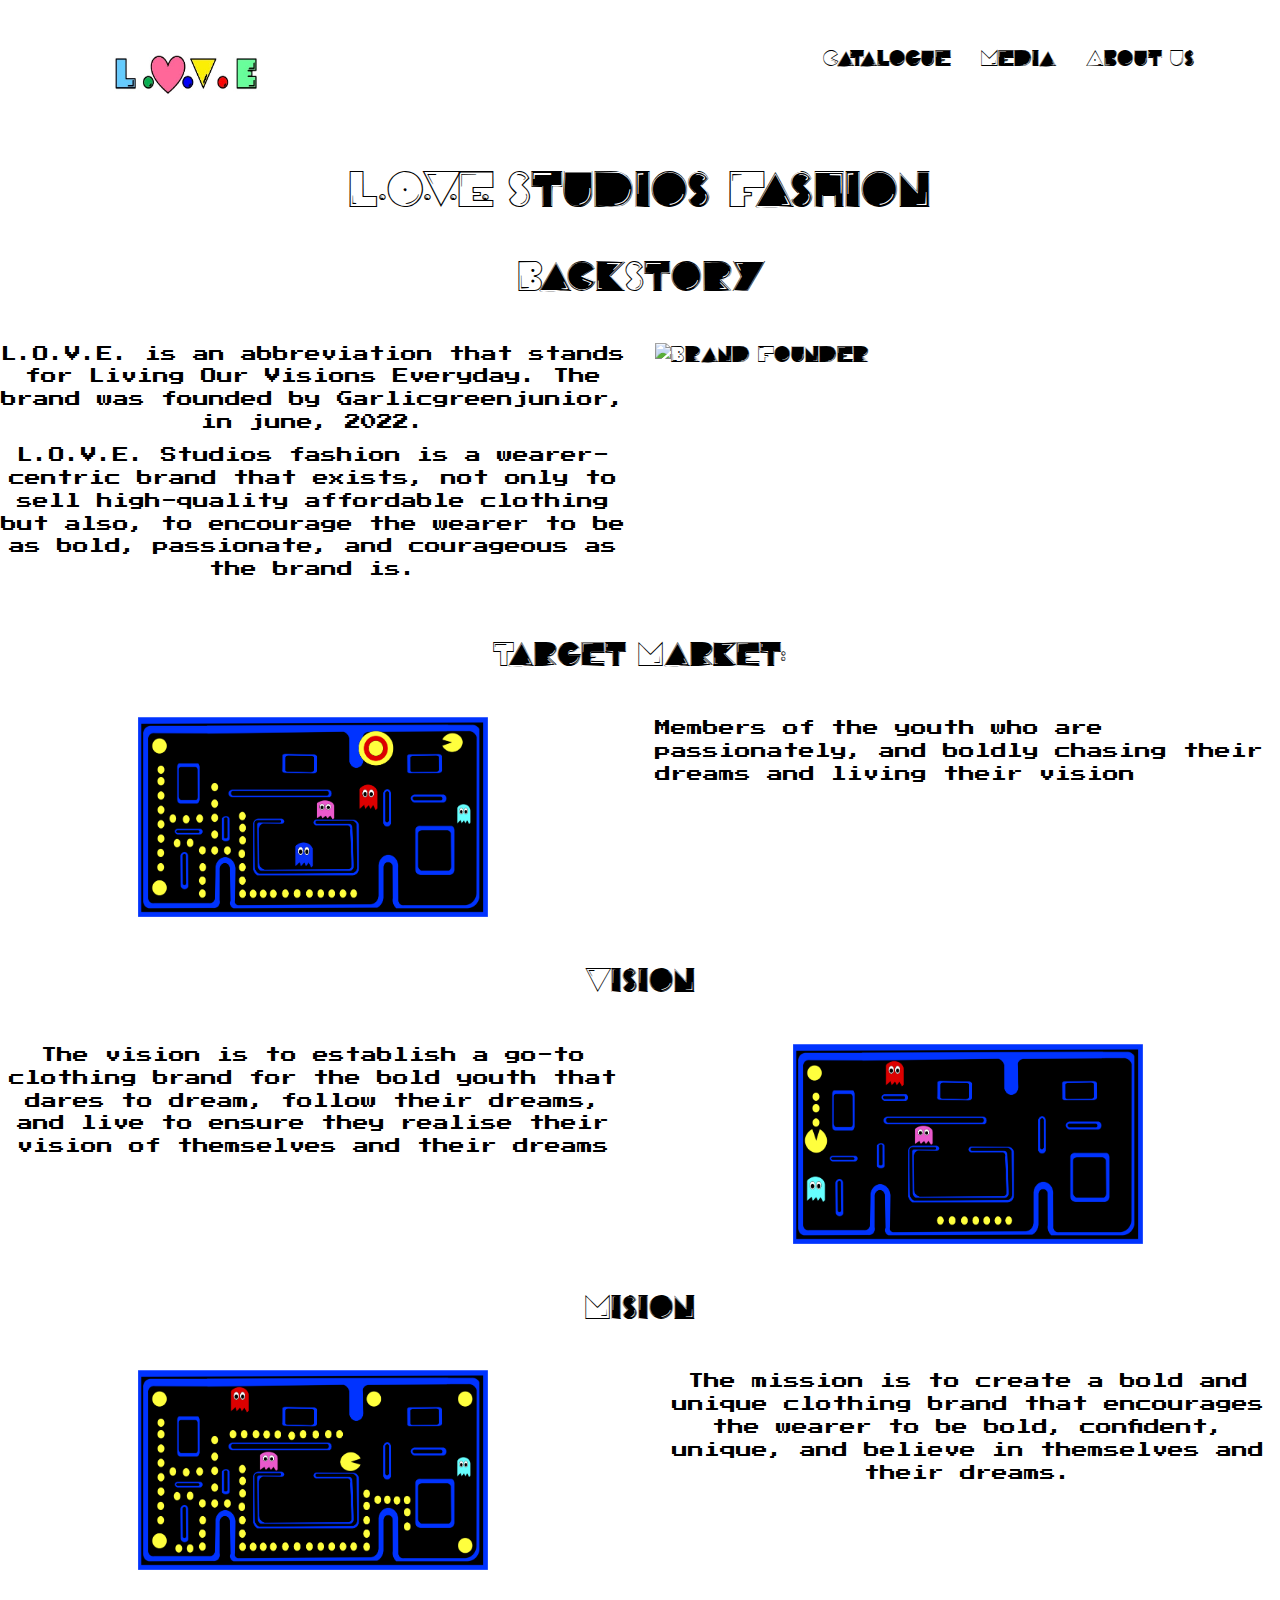
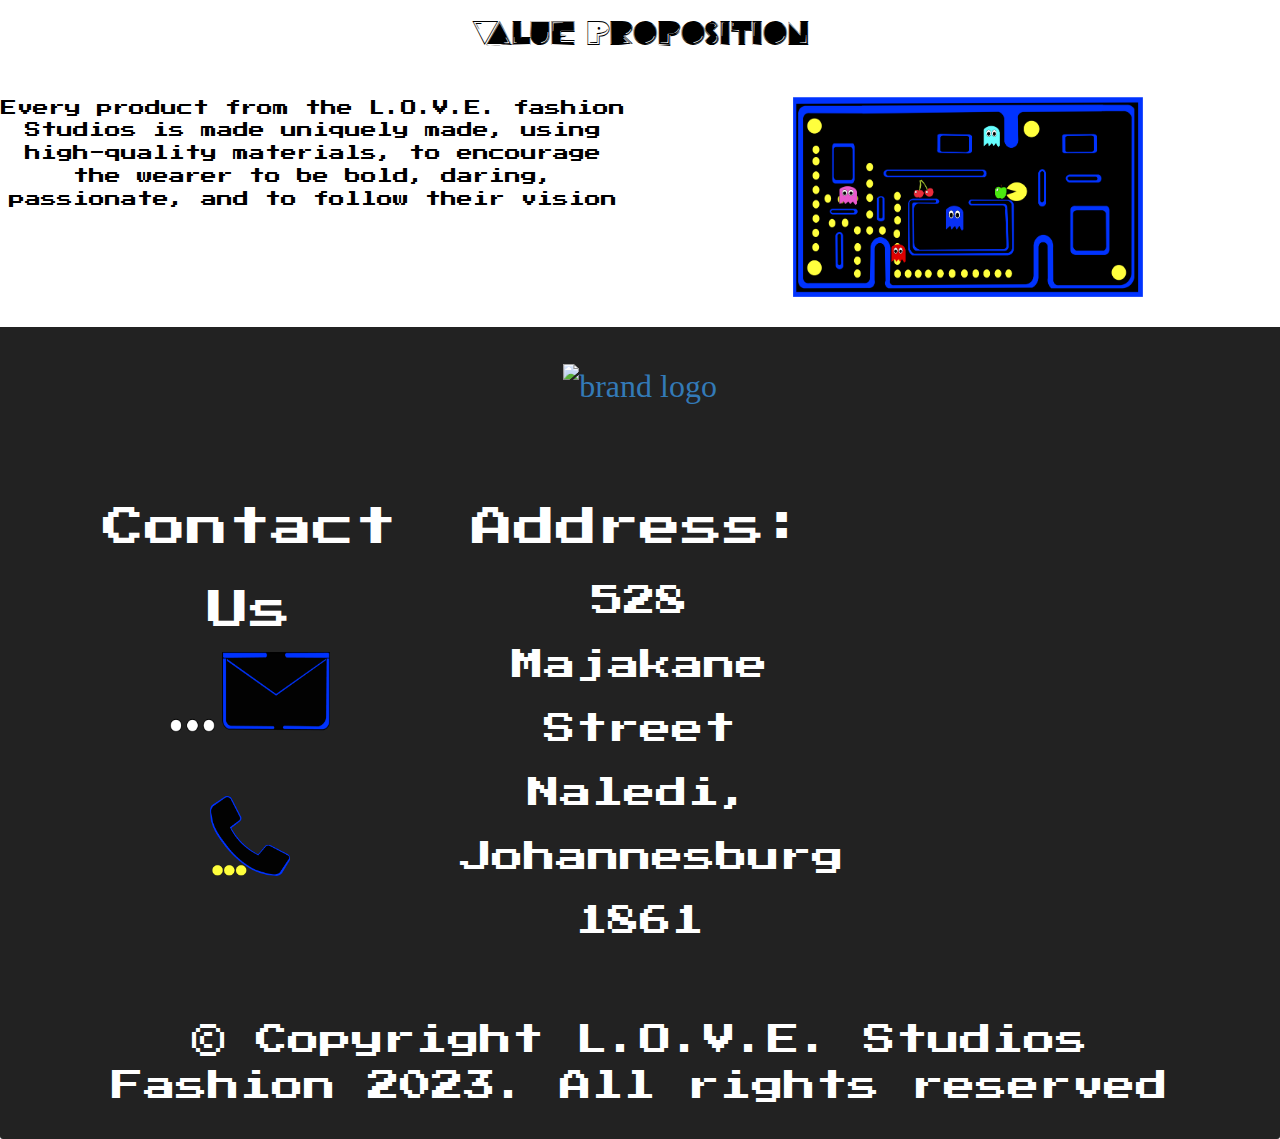
==== commit c05fcab6: "minor fix" ====
--- a/about.html
+++ b/about.html
@@ -64,11 +64,11 @@
     <h2>BackStory</h2>
   </div>
 <div class="row">
-  <section id="aBody" class="col-md-6 col-sm-6 col-xs-6 col-xxs-6" style="text-align: center;">
+  <section id="aBody" class="col-md-6 col-sm-6 col-xs-12 col-xxs-12" style="text-align: center;">
     <p>L.O.V.E. is an abbreviation that stands for Living Our Visions Everyday. The brand was founded by Garlicgreenjunior, in june, 2022.</p>
     <p>L.O.V.E. Studios fashion is a wearer-centric brand that exists, not only to sell high-quality affordable clothing but also, to encourage the wearer to be as bold, passionate, and courageous as the brand is.</p>
   </section>
-  <section class="col-md-6 col-sm-6 col-xs-6 col-xxs-6">
+  <section class="col-md-6 col-sm-6 col-xs-12 col-xxs-12">
     <img id="storyImg" src="images/IMG_2382.jpeg" alt="Brand Founder" style="width: 350px; height: 350px;">
   </section>
 </div>
@@ -79,10 +79,10 @@
     <h3>Target Market:</h3>
   </div>
   <div class="row">
-    <section class="col-md-6 col-sm-6 col-xs-6" style="text-align: center;">
+    <section class="col-md-6 col-sm-6 col-xs-12" style="text-align: center;">
       <img src="images/targetGraph.png" alt="target market graphics" style="width: 350px; height: 200px;">
     </section>
-    <section id="aBody" class="col-md-6 col-sm-6 col-xs-6">
+    <section id="aBody" class="col-md-6 col-sm-6 col-xs-12">
       <p>Members of the youth who are passionately, and boldly chasing their dreams and living their vision</p>
     </section>
   </div>
@@ -93,10 +93,10 @@
     <h3>Vision</h3>
   </div>
   <div class="row">
-    <section id="aBody" class="col-md-6 col-sm-6 col-xs-6">
+    <section id="aBody" class="col-md-6 col-sm-6 col-xs-12">
       <p>The vision is to establish a go-to clothing brand for the bold youth that dares to dream, follow their dreams, and live to ensure they realise their vision of themselves and their dreams</p>
     </section>
-    <section class="col-md-6 col-sm-6 col-xs-6">
+    <section class="col-md-6 col-sm-6 col-xs-12">
       <img src="images/VisionGraph.png" alt="vision graphics" style="width: 350px; height: 200px;">
     </section>
   </div>
@@ -112,10 +112,10 @@
         <h3>Mision</h3>
       </div>
       <div class="row">
-        <section class="col-md-6 col-sm-6 col-xs-6">
+        <section class="col-md-6 col-sm-6 col-xs-12">
           <img src="images/MissionGraph.png" alt="mission graphics" style="width: 350px; height: 200px;">
         </section>
-        <section id="aBody" class="col-md-6 col-sm-6 col-xs-6">
+        <section id="aBody" class="col-md-6 col-sm-6 col-xs-12">
           <p>The mission is to create a bold and unique clothing brand that encourages the wearer to be bold, confident, unique, and believe in themselves and their dreams.</p>
         </section>
       </div>
@@ -131,10 +131,10 @@
         <h3>Value Proposition</h3>
       </div>
       <div class="row">
-        <section id="aBody" class="col-md-6 col-sm-6 col-xs-6">
+        <section id="aBody" class="col-md-6 col-sm-6 col-xs-12">
           <p>Every product from the L.O.V.E. fashion Studios is made uniquely made, using high-quality materials, to encourage the wearer to be bold, daring, passionate, and to follow their vision</p>
         </section>
-        <section class="col-md-6 col-sm-6 col-xs-6">
+        <section class="col-md-6 col-sm-6 col-xs-12">
           <img src="images/vpGraph.png" alt="valueProp image" style="width:350px; height: 200px;">
         </section>
       </div>
--- a/css/styles.css
+++ b/css/styles.css
@@ -15,9 +15,7 @@
   src: url('../fonts/pacfont/PAC-FONT.TTF');
 }
 
-.medHead > h3{
-  font-family: PacFont,fantasy ;
-}
+
 
 .artBody p{
   font-family: PressStart2P;
@@ -27,15 +25,11 @@
 #footBrand {
   font-family: 'Press Start 2P', 'Bungee Spice';
 }
-.jumText{
-  font-family: 'Press Start 2P';
-}
+
 .pageContent {
   font-family: 'PacFont', ;
 }
-#aBody{
-  font-family: 'Press Start 2P';
-}
+
 .frontArt{
   font-family: 'Press Start 2P','Bungee Spice';
   font-size: 1.5em;
@@ -110,7 +104,7 @@
 }
 #address p {
   color: #557c3e;
- 7  font-size: .8em;
+  font-size: .8em;
   line-height: 1.8;
 }
 #testimonials {
@@ -295,6 +289,13 @@
 
 /* END HOME PAGE */
 /*MEDIA PAGE*/
+.jumText{
+  font-family: PressStart2P;
+}
+.medHead > h3{
+  font-family: PacFont,fantasy;
+  text-align: center;
+}
 #snaps-tile, #news-tile, #videos-tile, #music-tile {
   height: 250px;
   width: 100%;
@@ -304,7 +305,7 @@
   overflow: hidden;
 }
 #snaps-tile {
-  background: url('../images/IMG_2369.jpeg') no-repeat;
+  background: url('../images/IMG_2369.JPEG') no-repeat;
   background-position: center;
 }
 #music-tile {
@@ -312,7 +313,7 @@
   background-position: center;
 }
 #videos-tile {
-  background: url('../images/IMG-20230704-WA0001.JPG') no-repeat;
+  background: url('../images/IMG-20230704-WA0004.JPG') no-repeat;
   background-position: center;
 }
 #news-tile {
@@ -332,7 +333,9 @@
 
 }
 
-
+#aBody{
+  font-family: PressStart2P;
+}
 /*END ABOUT PAGE*/
 #hats-tile, #topz-tile, #map-tile {
   height: 250px;
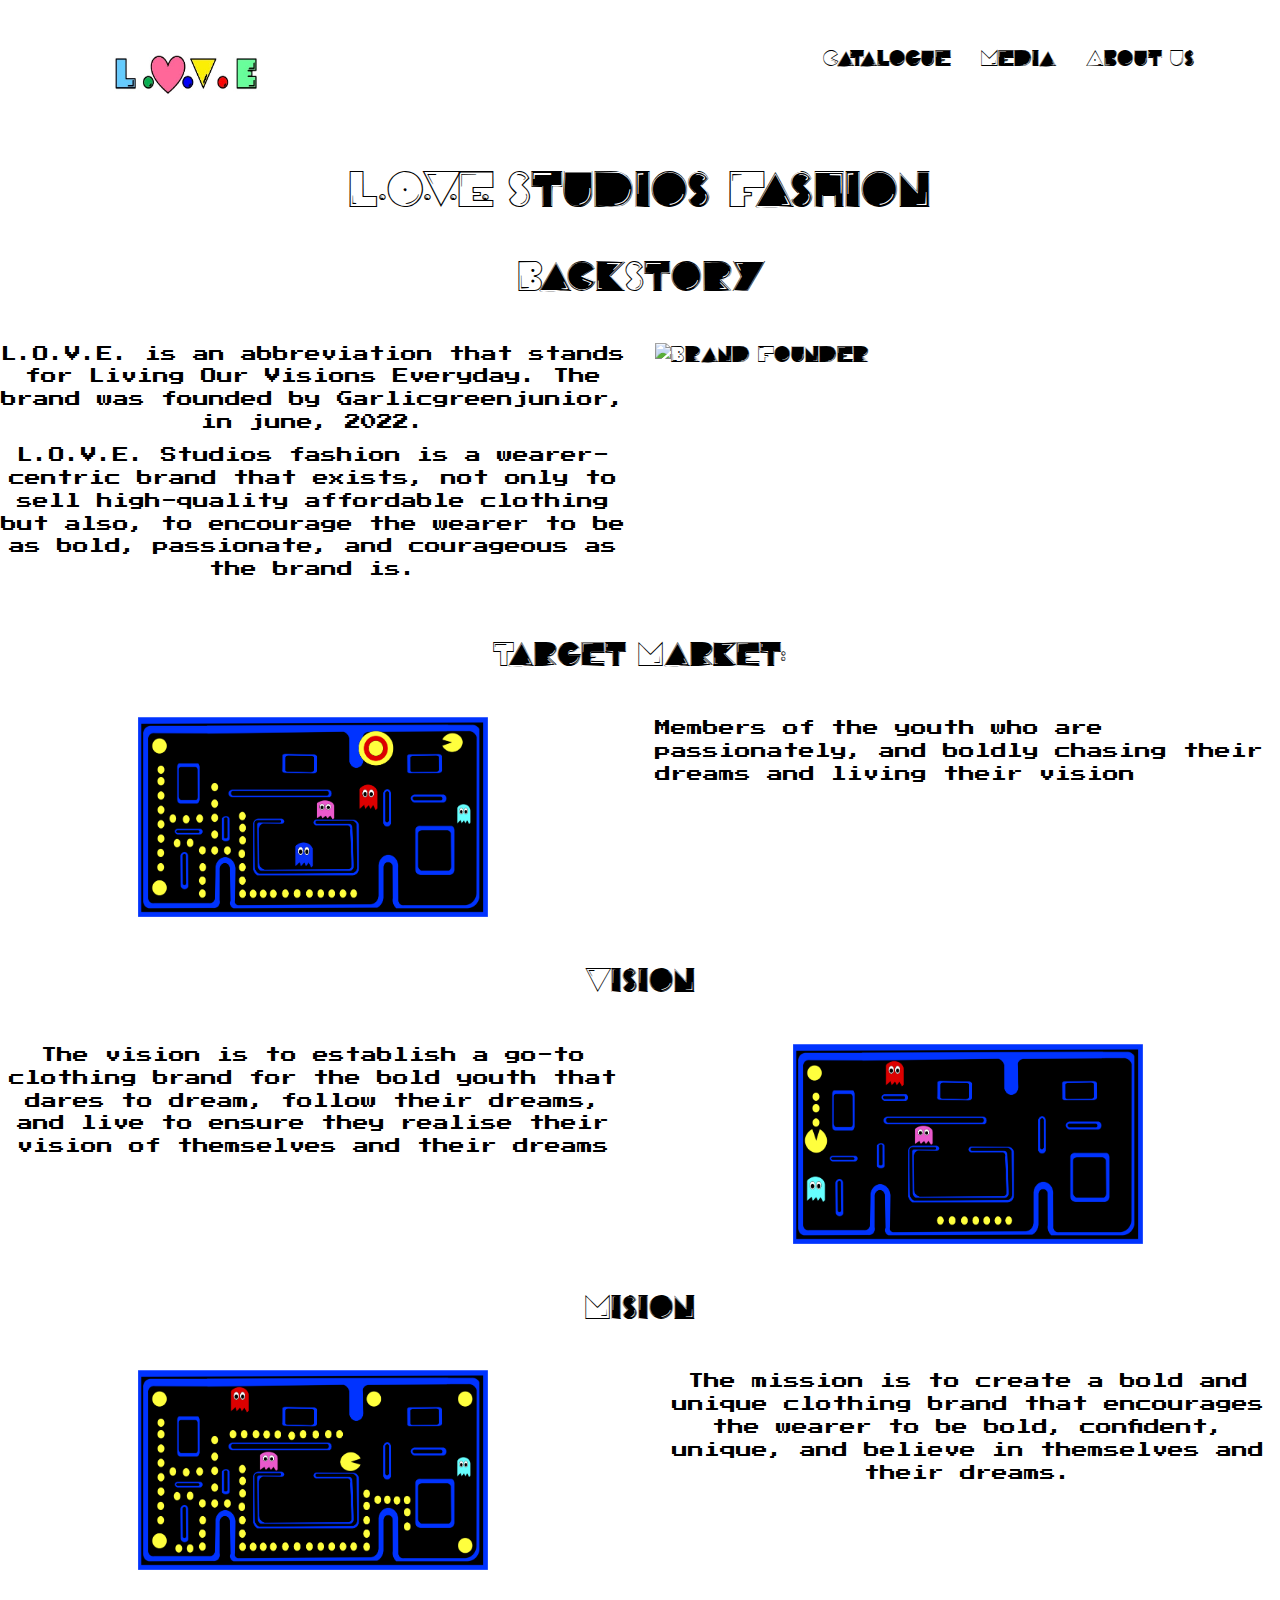
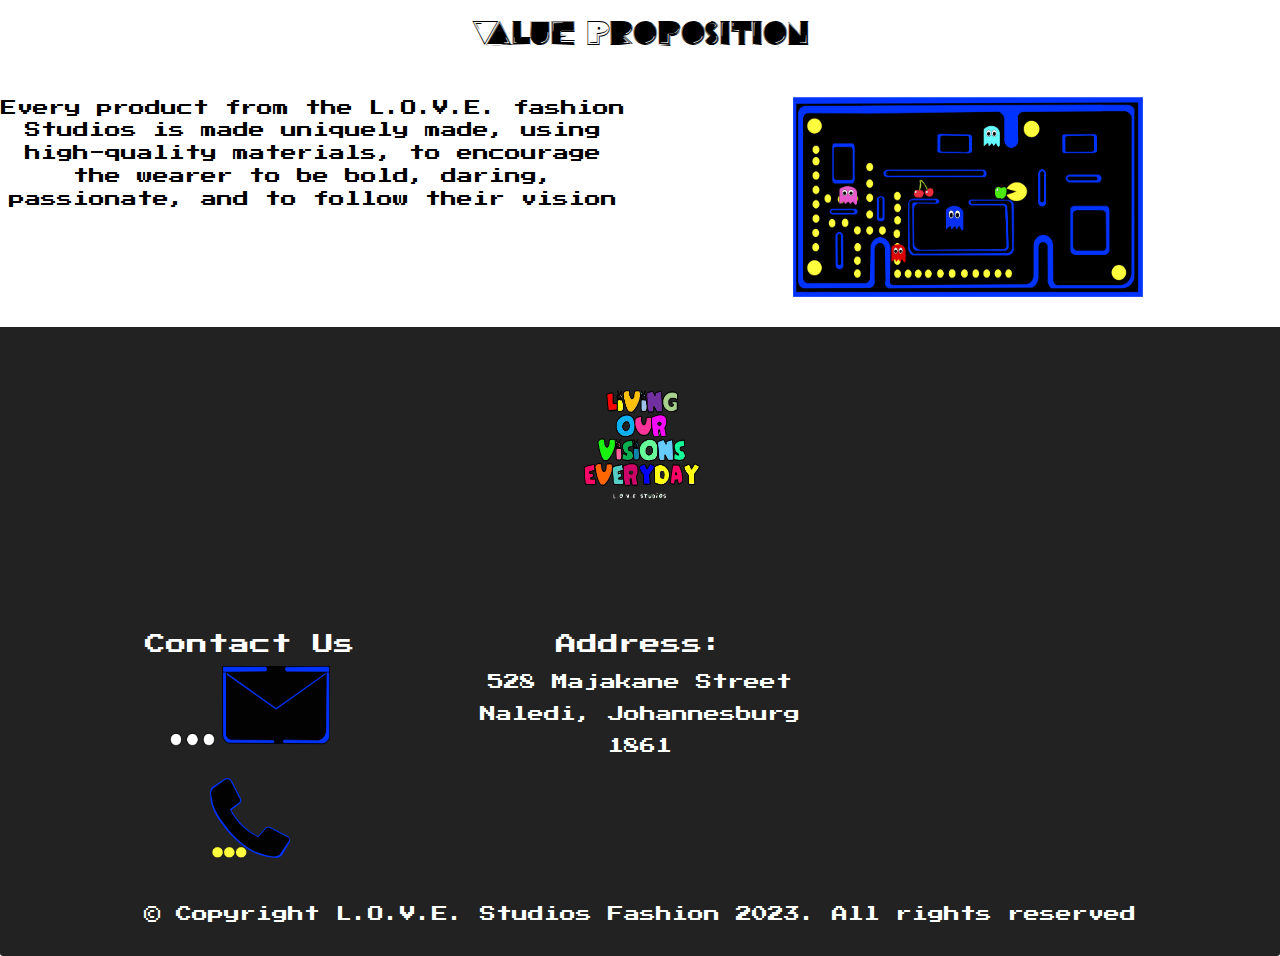
==== commit f7ec6cca: "additional fix" ====
--- a/about.html
+++ b/about.html
@@ -144,7 +144,7 @@
       <div class="container">
         <div class="row">
           <section>
-            <a href="index.html"><img src="images/IMG_1691.png" alt="brand logo" style="width: 250px; height: 250px;"></a>
+            <a href="index.html"><img src="images/IMG_1691.PNG" alt="brand logo" style="width: 200px; height: 200px;"></a>
           </section><br>
           <section id="hours" class="col-sm-4">
             <span>Contact Us</span><br>
--- a/css/styles.css
+++ b/css/styles.css
@@ -22,9 +22,7 @@
   margin-bottom: 70px;
 
 }
-#footBrand {
-  font-family: 'Press Start 2P', 'Bungee Spice';
-}
+
 
 .pageContent {
   font-family: 'PacFont', ;
@@ -52,7 +50,7 @@
 }
 
 .itemDetails{
-  font-family: 'Press Start 2P';
+  font-family: PressStart2P;
   text-align: center;
 }
 
@@ -88,7 +86,7 @@
   background-color: #222;
   border-top: 0;
   font-family: 'VT323';
-  font-size: 2em;
+  font-size: 1em;
 }
 .panel-footer div.row {
   margin-bottom: 35px;
@@ -97,6 +95,8 @@
   font-family: PressStart2P;
   line-height: 2;
   color: white;
+  padding: 10px;
+
 }
 #hours > span, #address > span {
   font-size: 1.3em;
@@ -125,7 +125,7 @@
 
 /*MEDIA PAGE*/
 #newsHead{
-  font-family: 'Press Start 2P';
+  font-family: PressStart2P;
   color: #020202;
   text-decoration: underline;
 
@@ -313,7 +313,7 @@
   background-position: center;
 }
 #videos-tile {
-  background: url('../images/IMG-20230704-WA0004.JPG') no-repeat;
+  background: url('../images/IMG_2369.JPEG') no-repeat;
   background-position: center;
 }
 #news-tile {
